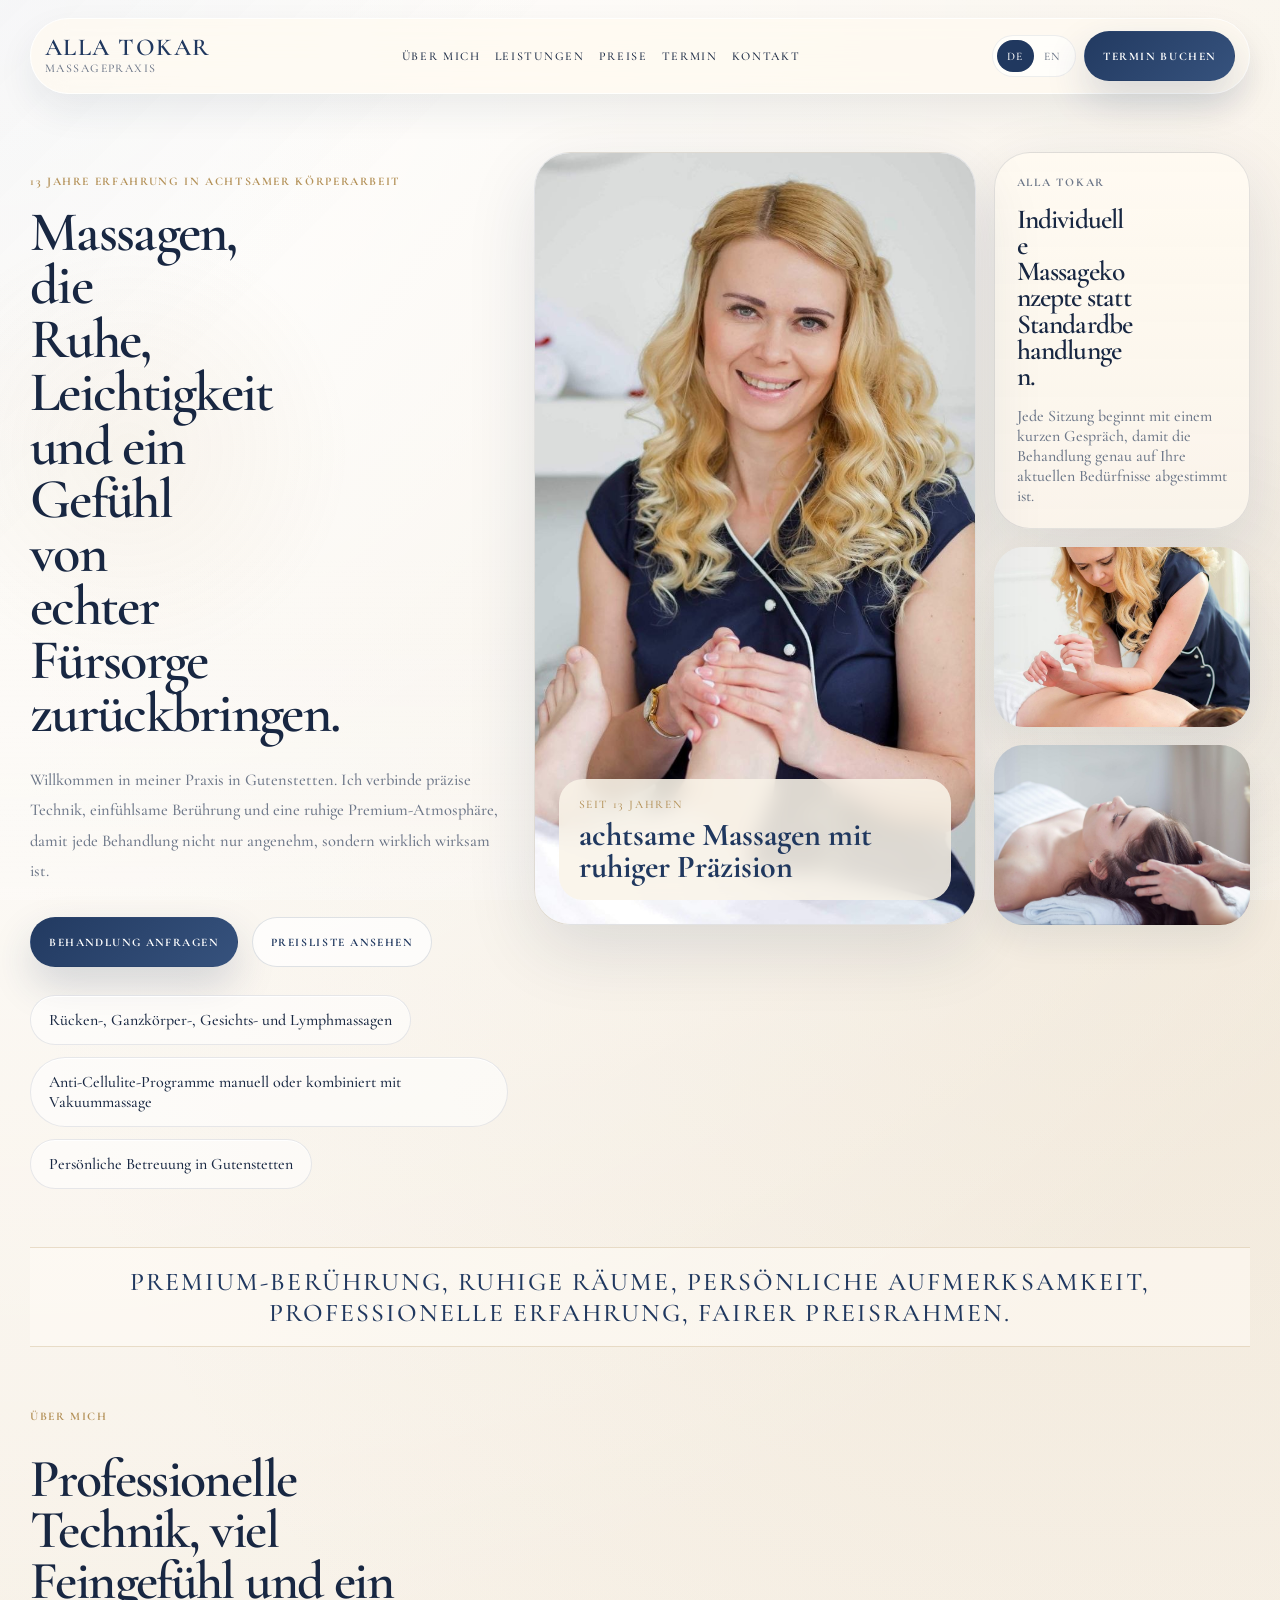
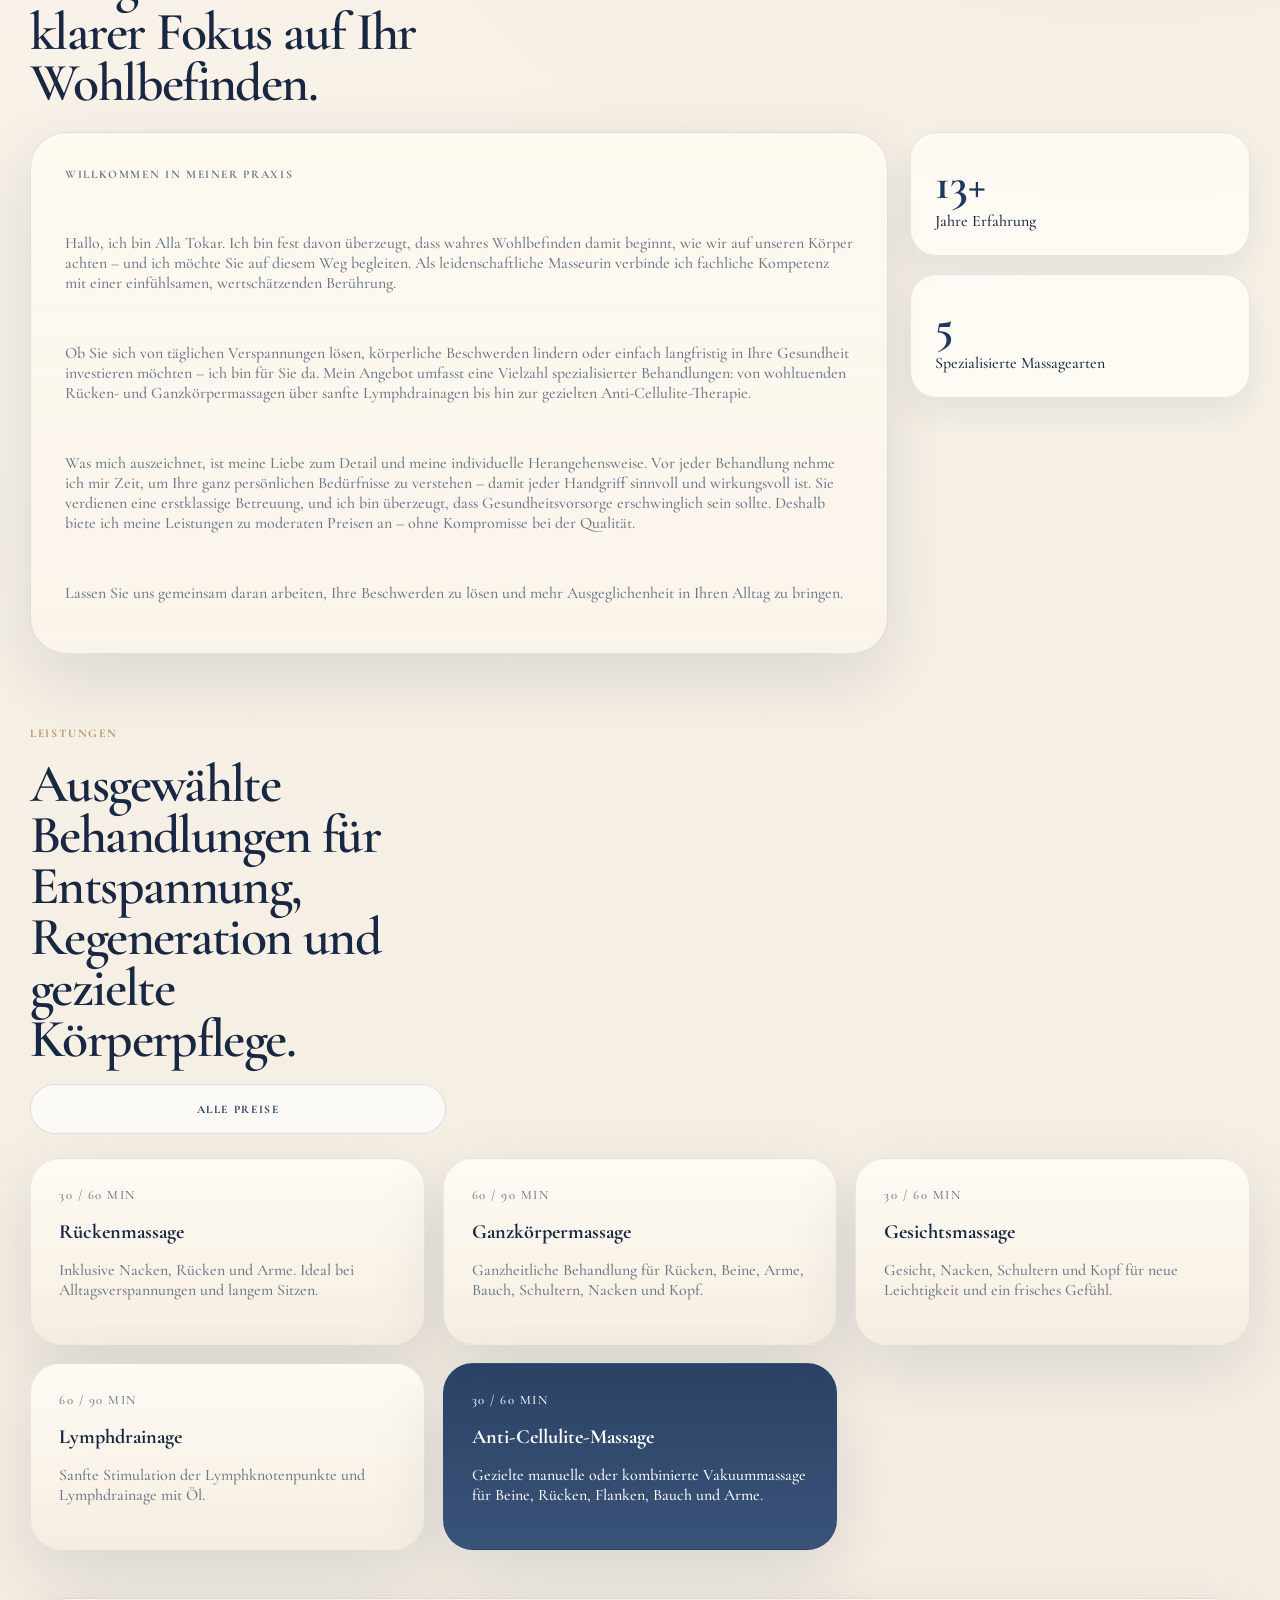
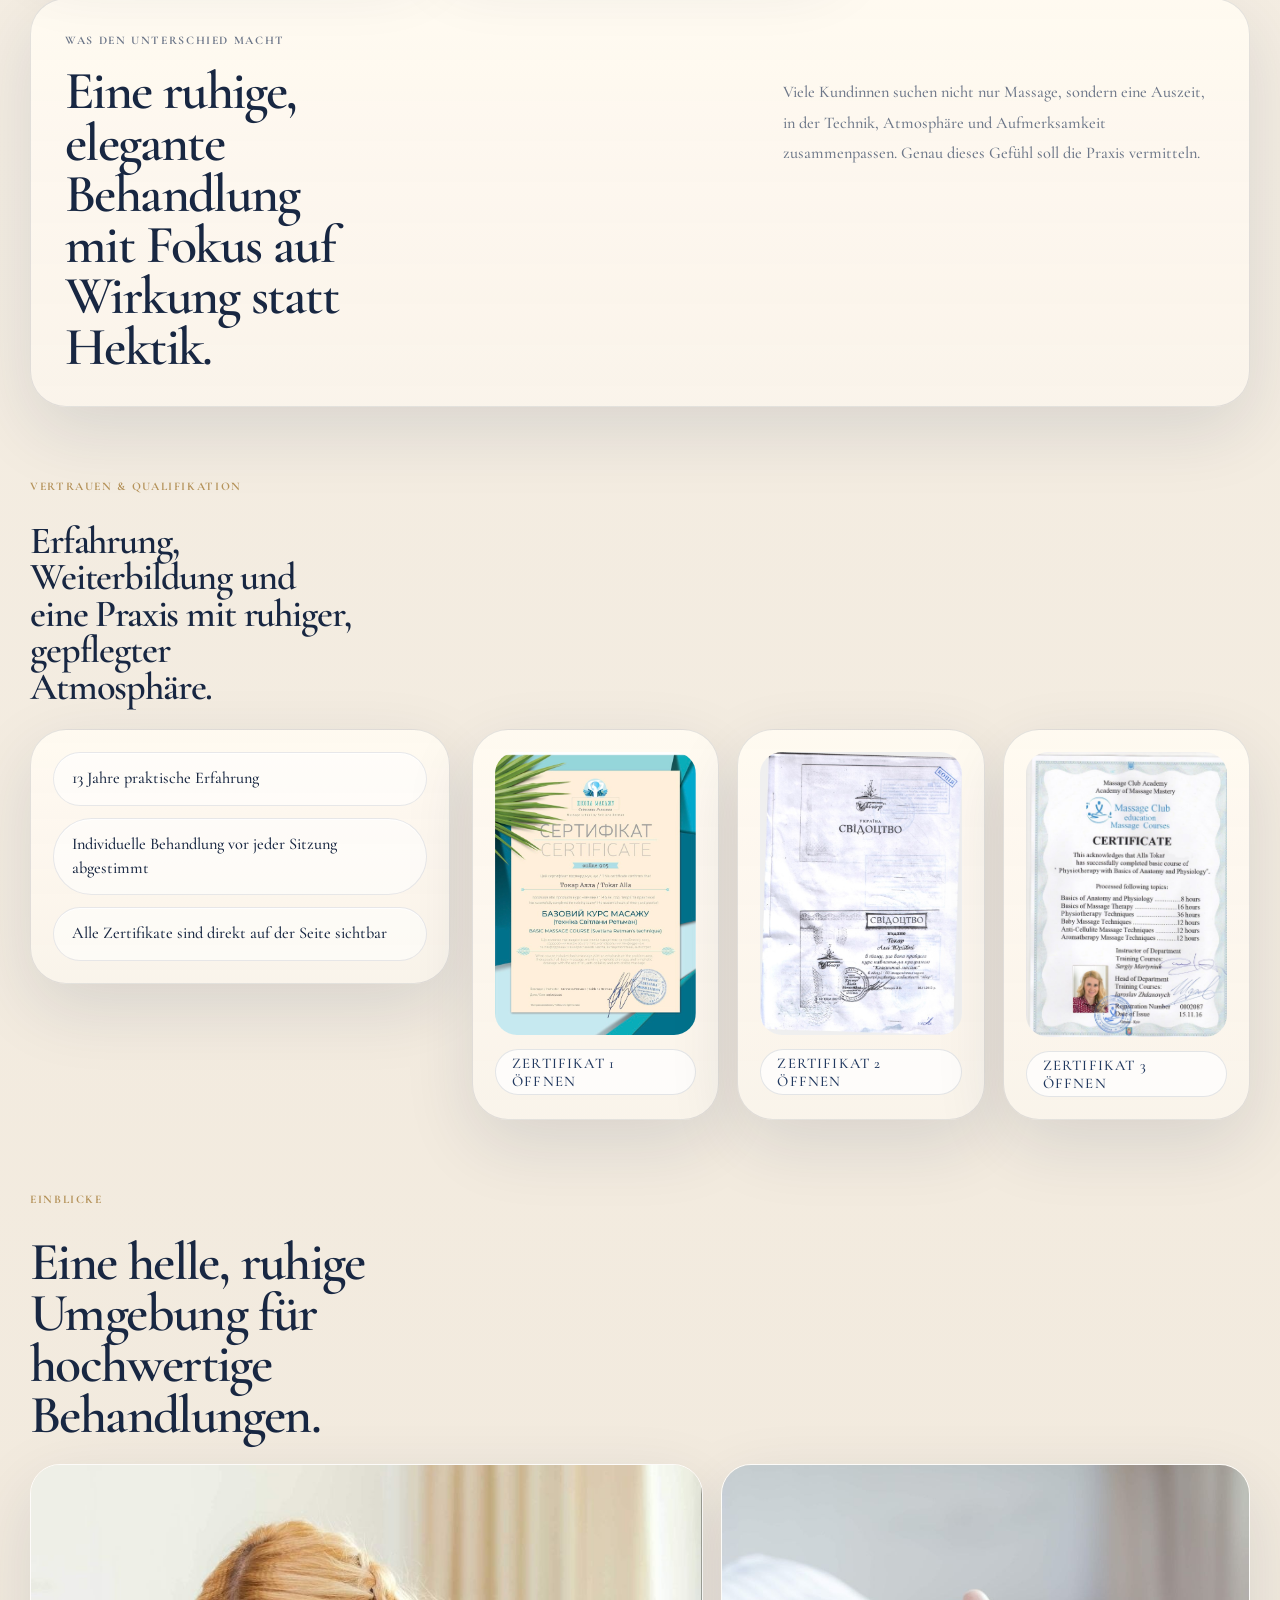
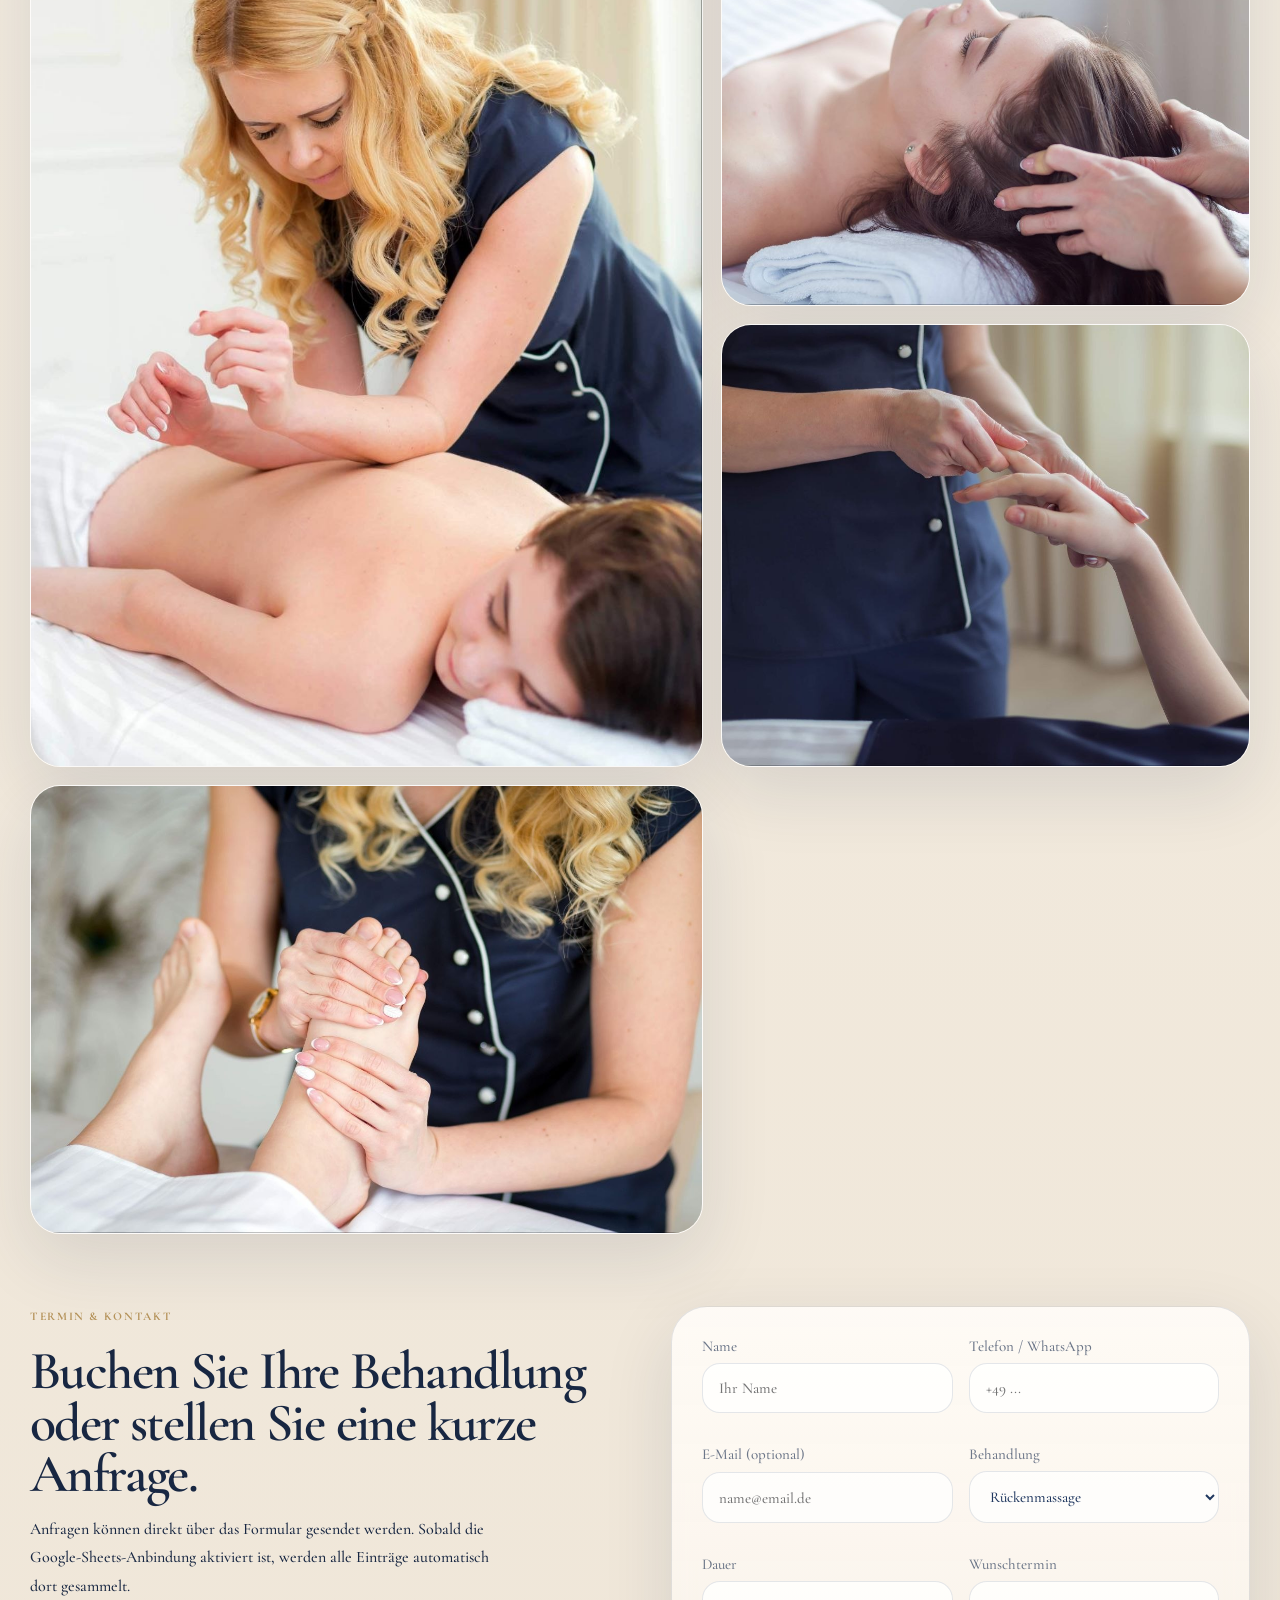
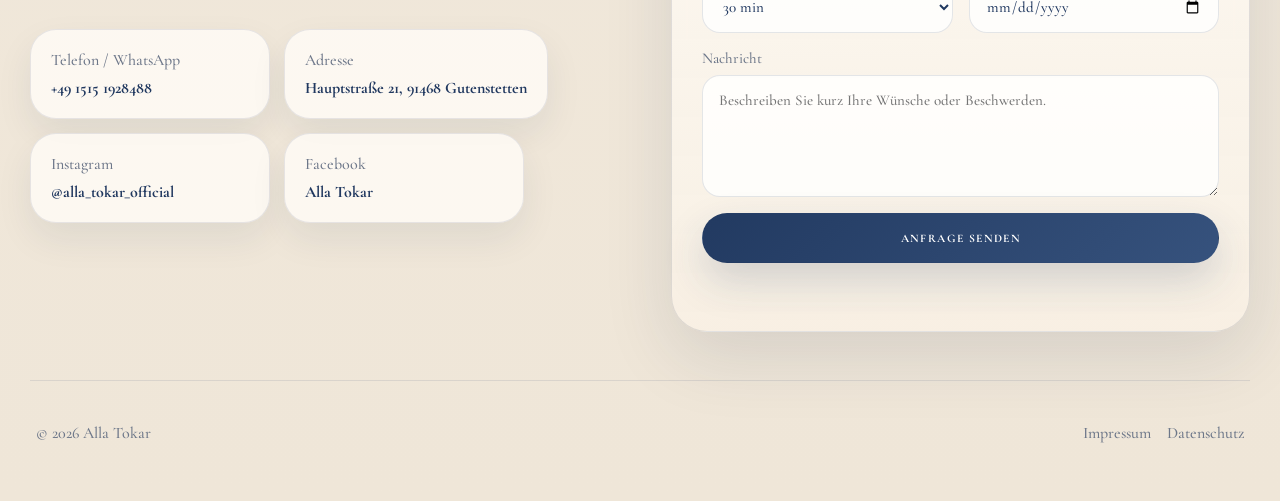
==== index.html @ 3fee587c "Add files via upload" ====
<!DOCTYPE html>
<html lang="de">
<head>
  <meta charset="UTF-8">
  <meta name="viewport" content="width=device-width, initial-scale=1.0">
  <title>Alla Tokar | Massagepraxis</title>
  <meta
    name="description"
    content="Premium-Massagepraxis von Alla Tokar in Gutenstetten. Rückenmassage, Ganzkörpermassage, Gesichtsmassage, Lymphdrainage und Anti-Cellulite-Behandlungen."
  >
  <link rel="preconnect" href="https://fonts.googleapis.com">
  <link rel="preconnect" href="https://fonts.gstatic.com" crossorigin>
  <link href="https://fonts.googleapis.com/css2?family=Cormorant+Garamond:wght@400;500;600;700&display=swap" rel="stylesheet">
  <link rel="stylesheet" href="styles.css">
</head>
<body class="home-page" data-page-title-de="Alla Tokar | Massagepraxis" data-page-title-en="Alla Tokar | Massage Practice">
  <div class="site-shell">
    <header class="topbar">
      <a class="brand" href="index.html">
        <span class="brand__text">
          <strong>Alla Tokar</strong>
          <small data-i18n data-de="Massagepraxis" data-en="Massage Practice">Massagepraxis</small>
        </span>
      </a>

      <button class="menu-toggle" type="button" aria-expanded="false" aria-label="Toggle menu">
        <span></span>
        <span></span>
      </button>

      <nav class="nav">
        <a href="#about" data-i18n data-de="Über mich" data-en="About">Über mich</a>
        <a href="#services" data-i18n data-de="Leistungen" data-en="Services">Leistungen</a>
        <a href="prices.html" data-page-link="prices.html" data-i18n data-de="Preise" data-en="Prices">Preise</a>
        <a href="#booking" data-i18n data-de="Termin" data-en="Book">Termin</a>
        <a href="#contact" data-i18n data-de="Kontakt" data-en="Contact">Kontakt</a>
      </nav>

      <div class="topbar__actions">
        <div class="lang-switch" aria-label="Language switcher">
          <button type="button" class="lang-switch__button is-active" data-lang="de">DE</button>
          <button type="button" class="lang-switch__button" data-lang="en">EN</button>
        </div>
        <a class="button button--primary" href="#booking" data-i18n data-de="Termin buchen" data-en="Book now">Termin buchen</a>
      </div>
    </header>

    <main>
      <section class="hero">
        <div class="hero__copy">
          <p class="eyebrow" data-i18n data-de="13 Jahre Erfahrung in achtsamer Körperarbeit" data-en="13 years of experience in attentive bodywork">13 Jahre Erfahrung in achtsamer Körperarbeit</p>
          <h1 data-i18n data-de="Massagen, die Ruhe, Leichtigkeit und ein Gefühl von echter Fürsorge zurückbringen." data-en="Massage treatments that bring back calm, ease, and a sense of genuine care.">
            Massagen, die Ruhe, Leichtigkeit und ein Gefühl von echter Fürsorge zurückbringen.
          </h1>
          <p class="lead" data-i18n data-de="Willkommen in meiner Praxis in Gutenstetten. Ich verbinde präzise Technik, einfühlsame Berührung und eine ruhige Premium-Atmosphäre, damit jede Behandlung nicht nur angenehm, sondern wirklich wirksam ist." data-en="Welcome to my practice in Gutenstetten. I combine precise technique, attentive touch, and a calm premium atmosphere so that every treatment feels not only soothing, but genuinely effective.">
            Willkommen in meiner Praxis in Gutenstetten. Ich verbinde präzise Technik, einfühlsame Berührung und eine ruhige Premium-Atmosphäre, damit jede Behandlung nicht nur angenehm, sondern wirklich wirksam ist.
          </p>

          <div class="hero__actions">
            <a class="button button--primary" href="#booking" data-i18n data-de="Behandlung anfragen" data-en="Request treatment">Behandlung anfragen</a>
            <a class="button button--ghost" href="prices.html" data-page-link="prices.html" data-i18n data-de="Preisliste ansehen" data-en="View pricing">Preisliste ansehen</a>
          </div>

          <ul class="hero__facts">
            <li data-i18n data-de="Rücken-, Ganzkörper-, Gesichts- und Lymphmassagen" data-en="Back, full-body, facial, and lymphatic massage treatments">Rücken-, Ganzkörper-, Gesichts- und Lymphmassagen</li>
            <li data-i18n data-de="Anti-Cellulite-Programme manuell oder kombiniert mit Vakuummassage" data-en="Anti-cellulite programs done manually or combined with vacuum massage">Anti-Cellulite-Programme manuell oder kombiniert mit Vakuummassage</li>
            <li data-i18n data-de="Persönliche Betreuung in Gutenstetten" data-en="Personal care in Gutenstetten">Persönliche Betreuung in Gutenstetten</li>
          </ul>
        </div>

        <div class="hero__visual">
          <article class="hero-portrait card card--editorial">
            <img src="assets/1.jpeg" alt="Alla Tokar in der Praxis">
            <div class="hero-portrait__badge">
              <span data-i18n data-de="Seit 13 Jahren" data-en="For 13 years">Seit 13 Jahren</span>
              <strong data-i18n data-de="achtsame Massagen mit ruhiger Präzision" data-en="attentive massage care with calm precision">achtsame Massagen mit ruhiger Präzision</strong>
            </div>
          </article>

          <div class="hero-aside">
            <article class="hero__note card card--paper">
              <p class="mini-title">Alla Tokar</p>
              <h2 data-i18n data-de="Individuelle Massagekonzepte statt Standardbehandlungen." data-en="Individual massage care instead of standard treatments.">Individuelle Massagekonzepte statt Standardbehandlungen.</h2>
              <p data-i18n data-de="Jede Sitzung beginnt mit einem kurzen Gespräch, damit die Behandlung genau auf Ihre aktuellen Bedürfnisse abgestimmt ist." data-en="Every session begins with a short conversation so the treatment is aligned with your current needs.">
                Jede Sitzung beginnt mit einem kurzen Gespräch, damit die Behandlung genau auf Ihre aktuellen Bedürfnisse abgestimmt ist.
              </p>
            </article>

            <div class="hero-secondary">
              <img src="assets/12.jpeg" alt="Massage treatment in the studio">
              <img src="assets/10.jpeg" alt="Relaxing head massage">
            </div>
          </div>
        </div>
      </section>

      <section class="intro-band">
        <p data-i18n data-de="Premium-Berührung, ruhige Räume, persönliche Aufmerksamkeit, professionelle Erfahrung, fairer Preisrahmen." data-en="Premium touch, calm rooms, personal attention, professional experience, and a fair pricing approach.">
          Premium-Berührung, ruhige Räume, persönliche Aufmerksamkeit, professionelle Erfahrung, fairer Preisrahmen.
        </p>
      </section>

      <section class="section section--split" id="about">
        <div class="section__heading">
          <p class="eyebrow" data-i18n data-de="Über mich" data-en="About me">Über mich</p>
          <h2 data-i18n data-de="Professionelle Technik, viel Feingefühl und ein klarer Fokus auf Ihr Wohlbefinden." data-en="Professional technique, refined attention, and a clear focus on your well-being.">
            Professionelle Technik, viel Feingefühl und ein klarer Fokus auf Ihr Wohlbefinden.
          </h2>
        </div>

        <div class="about">
          <article class="card card--paper about-story">
            <p class="mini-title" data-i18n data-de="Willkommen in meiner Praxis" data-en="Welcome to my practice">Willkommen in meiner Praxis</p>
            <p data-i18n data-de="Hallo, ich bin Alla Tokar. Ich bin fest davon überzeugt, dass wahres Wohlbefinden damit beginnt, wie wir auf unseren Körper achten – und ich möchte Sie auf diesem Weg begleiten. Als leidenschaftliche Masseurin verbinde ich fachliche Kompetenz mit einer einfühlsamen, wertschätzenden Berührung." data-en="Hello, I’m Alla Tokar. I believe that true wellness begins with how we care for our bodies, and I am here to guide you on that journey. As a dedicated massage therapist, my mission is to blend professional technique with a warm, attentive touch.">
              Hallo, ich bin Alla Tokar. Ich bin fest davon überzeugt, dass wahres Wohlbefinden damit beginnt, wie wir auf unseren Körper achten – und ich möchte Sie auf diesem Weg begleiten. Als leidenschaftliche Masseurin verbinde ich fachliche Kompetenz mit einer einfühlsamen, wertschätzenden Berührung.
            </p>
            <p data-i18n data-de="Ob Sie sich von täglichen Verspannungen lösen, körperliche Beschwerden lindern oder einfach langfristig in Ihre Gesundheit investieren möchten – ich bin für Sie da. Mein Angebot umfasst eine Vielzahl spezialisierter Behandlungen: von wohltuenden Rücken- und Ganzkörpermassagen über sanfte Lymphdrainagen bis hin zur gezielten Anti-Cellulite-Therapie." data-en="Whether you are seeking relief from daily tension, recovering from physical strain, or simply looking to invest in your long-term well-being, I am here to support you. I offer a variety of specialized services—from revitalizing back and full-body treatments to targeted lymphatic drainage and anti-cellulite therapy.">
              Ob Sie sich von täglichen Verspannungen lösen, körperliche Beschwerden lindern oder einfach langfristig in Ihre Gesundheit investieren möchten – ich bin für Sie da. Mein Angebot umfasst eine Vielzahl spezialisierter Behandlungen: von wohltuenden Rücken- und Ganzkörpermassagen über sanfte Lymphdrainagen bis hin zur gezielten Anti-Cellulite-Therapie.
            </p>
            <p data-i18n data-de="Was mich auszeichnet, ist meine Liebe zum Detail und meine individuelle Herangehensweise. Vor jeder Behandlung nehme ich mir Zeit, um Ihre ganz persönlichen Bedürfnisse zu verstehen – damit jeder Handgriff sinnvoll und wirkungsvoll ist. Sie verdienen eine erstklassige Betreuung, und ich bin überzeugt, dass Gesundheitsvorsorge erschwinglich sein sollte. Deshalb biete ich meine Leistungen zu moderaten Preisen an – ohne Kompromisse bei der Qualität." data-en="I pride myself on attention to detail and personalized care. Before every session, I take the time to understand your specific concerns so that every stroke is purposeful. You deserve a premium experience, and I believe that prioritizing your health should be accessible. That is why I am committed to offering my services at moderate prices without compromising on quality.">
              Was mich auszeichnet, ist meine Liebe zum Detail und meine individuelle Herangehensweise. Vor jeder Behandlung nehme ich mir Zeit, um Ihre ganz persönlichen Bedürfnisse zu verstehen – damit jeder Handgriff sinnvoll und wirkungsvoll ist. Sie verdienen eine erstklassige Betreuung, und ich bin überzeugt, dass Gesundheitsvorsorge erschwinglich sein sollte. Deshalb biete ich meine Leistungen zu moderaten Preisen an – ohne Kompromisse bei der Qualität.
            </p>
            <p data-i18n data-de="Lassen Sie uns gemeinsam daran arbeiten, Ihre Beschwerden zu lösen und mehr Ausgeglichenheit in Ihren Alltag zu bringen." data-en="Let’s work together to solve your physical problems and bring a sense of balance back into your life.">
              Lassen Sie uns gemeinsam daran arbeiten, Ihre Beschwerden zu lösen und mehr Ausgeglichenheit in Ihren Alltag zu bringen.
            </p>
          </article>

          <div class="stats">
            <article class="stat">
              <strong>13+</strong>
              <span data-i18n data-de="Jahre Erfahrung" data-en="Years of experience">Jahre Erfahrung</span>
            </article>
            <article class="stat">
              <strong>5</strong>
              <span data-i18n data-de="Spezialisierte Massagearten" data-en="Specialized treatment types">Spezialisierte Massagearten</span>
            </article>
          </div>
        </div>
      </section>

      <section class="section" id="services">
        <div class="section__heading section__heading--row">
          <div>
            <p class="eyebrow" data-i18n data-de="Leistungen" data-en="Services">Leistungen</p>
            <h2 data-i18n data-de="Ausgewählte Behandlungen für Entspannung, Regeneration und gezielte Körperpflege." data-en="Selected treatments for relaxation, recovery, and targeted body care.">
              Ausgewählte Behandlungen für Entspannung, Regeneration und gezielte Körperpflege.
            </h2>
          </div>
          <a class="button button--ghost" href="prices.html" data-page-link="prices.html" data-i18n data-de="Alle Preise" data-en="All pricing">Alle Preise</a>
        </div>

        <div class="service-grid">
          <article class="service-card card card--lift">
            <p class="service-card__time">30 / 60 min</p>
            <h3 data-i18n data-de="Rückenmassage" data-en="Back massage">Rückenmassage</h3>
            <p data-i18n data-de="Inklusive Nacken, Rücken und Arme. Ideal bei Alltagsverspannungen und langem Sitzen." data-en="Includes neck, back, and arms. Ideal for daily tension and long hours of sitting.">
              Inklusive Nacken, Rücken und Arme. Ideal bei Alltagsverspannungen und langem Sitzen.
            </p>
          </article>

          <article class="service-card card card--lift">
            <p class="service-card__time">60 / 90 min</p>
            <h3 data-i18n data-de="Ganzkörpermassage" data-en="Full body massage">Ganzkörpermassage</h3>
            <p data-i18n data-de="Ganzheitliche Behandlung für Rücken, Beine, Arme, Bauch, Schultern, Nacken und Kopf." data-en="A complete treatment for the back, legs, arms, abdomen, shoulders, neck, and head.">
              Ganzheitliche Behandlung für Rücken, Beine, Arme, Bauch, Schultern, Nacken und Kopf.
            </p>
          </article>

          <article class="service-card card card--lift">
            <p class="service-card__time">30 / 60 min</p>
            <h3 data-i18n data-de="Gesichtsmassage" data-en="Facial massage">Gesichtsmassage</h3>
            <p data-i18n data-de="Gesicht, Nacken, Schultern und Kopf für neue Leichtigkeit und ein frisches Gefühl." data-en="Face, neck, shoulders, and head for renewed lightness and a refreshed feeling.">
              Gesicht, Nacken, Schultern und Kopf für neue Leichtigkeit und ein frisches Gefühl.
            </p>
          </article>

          <article class="service-card card card--lift">
            <p class="service-card__time">60 / 90 min</p>
            <h3 data-i18n data-de="Lymphdrainage" data-en="Lymphatic drainage">Lymphdrainage</h3>
            <p data-i18n data-de="Sanfte Stimulation der Lymphknotenpunkte und Lymphdrainage mit Öl." data-en="Gentle stimulation of lymph node points and lymphatic drainage performed with oil.">
              Sanfte Stimulation der Lymphknotenpunkte und Lymphdrainage mit Öl.
            </p>
          </article>

          <article class="service-card card card--lift service-card--feature">
            <p class="service-card__time">30 / 60 min</p>
            <h3 data-i18n data-de="Anti-Cellulite-Massage" data-en="Anti-cellulite massage">Anti-Cellulite-Massage</h3>
            <p data-i18n data-de="Gezielte manuelle oder kombinierte Vakuummassage für Beine, Rücken, Flanken, Bauch und Arme." data-en="Targeted manual or combined vacuum treatment for legs, back, flanks, abdomen, and arms.">
              Gezielte manuelle oder kombinierte Vakuummassage für Beine, Rücken, Flanken, Bauch und Arme.
            </p>
          </article>
        </div>
      </section>

      <section class="section signature-section">
        <div class="signature-panel card card--paper">
          <p class="eyebrow" data-i18n data-de="Was den Unterschied macht" data-en="What makes the difference">Was den Unterschied macht</p>
          <div class="signature-panel__grid">
            <h2 data-i18n data-de="Eine ruhige, elegante Behandlung mit Fokus auf Wirkung statt Hektik." data-en="A calm, elegant treatment experience focused on results rather than rush.">
              Eine ruhige, elegante Behandlung mit Fokus auf Wirkung statt Hektik.
            </h2>
            <p data-i18n data-de="Viele Kundinnen suchen nicht nur Massage, sondern eine Auszeit, in der Technik, Atmosphäre und Aufmerksamkeit zusammenpassen. Genau dieses Gefühl soll die Praxis vermitteln." data-en="Many clients are not only looking for massage, but for a pause where technique, atmosphere, and attention truly belong together. That is the feeling this practice is built to offer.">
              Viele Kundinnen suchen nicht nur Massage, sondern eine Auszeit, in der Technik, Atmosphäre und Aufmerksamkeit zusammenpassen. Genau dieses Gefühl soll die Praxis vermitteln.
            </p>
          </div>
        </div>
      </section>

      <section class="section experience">
        <div class="section__heading">
          <p class="eyebrow" data-i18n data-de="Vertrauen & Qualifikation" data-en="Trust & qualification">Vertrauen & Qualifikation</p>
          <h2 data-i18n data-de="Erfahrung, Weiterbildung und eine Praxis mit ruhiger, gepflegter Atmosphäre." data-en="Experience, training, and a practice with a calm, polished atmosphere.">
            Erfahrung, Weiterbildung und eine Praxis mit ruhiger, gepflegter Atmosphäre.
          </h2>
        </div>

        <div class="experience__grid">
          <article class="card card--paper experience-copy">
            <ul class="check-list">
              <li data-i18n data-de="13 Jahre praktische Erfahrung" data-en="13 years of hands-on experience">13 Jahre praktische Erfahrung</li>
              <li data-i18n data-de="Individuelle Behandlung vor jeder Sitzung abgestimmt" data-en="Every treatment is tailored individually before the session">Individuelle Behandlung vor jeder Sitzung abgestimmt</li>
              <li data-i18n data-de="Alle Zertifikate sind direkt auf der Seite sichtbar" data-en="All certificates are visible directly on the page">Alle Zertifikate sind direkt auf der Seite sichtbar</li>
            </ul>
          </article>

          <div class="certificate-gallery">
            <a class="card card--paper certificate-card" href="assets/Certic 1 .pdf" target="_blank" rel="noreferrer">
              <img class="certificate-preview" src="assets/certic1.jpg" alt="Zertifikat 1 von Alla Tokar">
              <span class="certificate-card__label" data-i18n data-de="Zertifikat 1 öffnen" data-en="Open certificate 1">Zertifikat 1 öffnen</span>
            </a>
            <a class="card card--paper certificate-card" href="assets/Certic 2 .pdf" target="_blank" rel="noreferrer">
              <img class="certificate-preview" src="assets/certic2.jpg" alt="Zertifikat 2 von Alla Tokar">
              <span class="certificate-card__label" data-i18n data-de="Zertifikat 2 öffnen" data-en="Open certificate 2">Zertifikat 2 öffnen</span>
            </a>
            <a class="card card--paper certificate-card" href="assets/Certic 3 .jpeg" target="_blank" rel="noreferrer">
              <img class="certificate-preview" src="assets/Certic 3 .jpeg" alt="Zertifikat 3 von Alla Tokar">
              <span class="certificate-card__label" data-i18n data-de="Zertifikat 3 öffnen" data-en="Open certificate 3">Zertifikat 3 öffnen</span>
            </a>
          </div>
        </div>
      </section>

      <section class="section gallery">
        <div class="section__heading">
          <p class="eyebrow" data-i18n data-de="Einblicke" data-en="Inside the practice">Einblicke</p>
          <h2 data-i18n data-de="Eine helle, ruhige Umgebung für hochwertige Behandlungen." data-en="A bright, calm setting for high-quality treatments.">
            Eine helle, ruhige Umgebung für hochwertige Behandlungen.
          </h2>
        </div>

        <div class="gallery-grid">
          <img src="assets/12.jpeg" alt="Massage in der Praxis">
          <img src="assets/10.jpeg" alt="Kopfmassage">
          <img src="assets/2.jpeg" alt="Handmassage">
          <img src="assets/3.jpeg" alt="Fußmassage">
        </div>
      </section>

      <section class="section contact-booking" id="booking">
        <div class="contact-booking__copy">
          <p class="eyebrow" data-i18n data-de="Termin & Kontakt" data-en="Booking & contact">Termin & Kontakt</p>
          <h2 data-i18n data-de="Buchen Sie Ihre Behandlung oder stellen Sie eine kurze Anfrage." data-en="Book your treatment or send a short enquiry.">
            Buchen Sie Ihre Behandlung oder stellen Sie eine kurze Anfrage.
          </h2>
          <p data-i18n data-de="Anfragen können direkt über das Formular gesendet werden. Sobald die Google-Sheets-Anbindung aktiviert ist, werden alle Einträge automatisch dort gesammelt." data-en="Requests can be sent directly through the form. Once the Google Sheets connection is activated, all bookings will be collected there automatically.">
            Anfragen können direkt über das Formular gesendet werden. Sobald die Google-Sheets-Anbindung aktiviert ist, werden alle Einträge automatisch dort gesammelt.
          </p>

          <div class="contact-cards" id="contact">
            <a class="contact-card" href="tel:+4915151928488">
              <span data-i18n data-de="Telefon / WhatsApp" data-en="Phone / WhatsApp">Telefon / WhatsApp</span>
              <strong>+49 1515 1928488</strong>
            </a>
            <a class="contact-card" href="https://maps.google.com/?q=Hauptstra%C3%9Fe+21+91468+Gutenstetten" target="_blank" rel="noreferrer">
              <span data-i18n data-de="Adresse" data-en="Address">Adresse</span>
              <strong>Hauptstraße 21, 91468 Gutenstetten</strong>
            </a>
            <a class="contact-card" href="https://www.instagram.com/alla_tokar_official/" target="_blank" rel="noreferrer">
              <span data-i18n data-de="Instagram" data-en="Instagram">Instagram</span>
              <strong>@alla_tokar_official</strong>
            </a>
            <a class="contact-card" href="https://www.facebook.com/search/top?q=Alla%20Tokar" target="_blank" rel="noreferrer">
              <span data-i18n data-de="Facebook" data-en="Facebook">Facebook</span>
              <strong>Alla Tokar</strong>
            </a>
          </div>
        </div>

        <form class="booking-form card card--glass" id="bookingForm">
          <div class="booking-form__grid">
            <label>
              <span data-i18n data-de="Name" data-en="Name">Name</span>
              <input type="text" name="name" required data-i18n-placeholder data-de="Ihr Name" data-en="Your name" placeholder="Ihr Name">
            </label>

            <label>
              <span data-i18n data-de="Telefon / WhatsApp" data-en="Phone / WhatsApp">Telefon / WhatsApp</span>
              <input type="tel" name="phone" required data-i18n-placeholder data-de="+49 ..." data-en="+49 ..." placeholder="+49 ...">
            </label>

            <label>
              <span data-i18n data-de="E-Mail (optional)" data-en="Email (optional)">E-Mail (optional)</span>
              <input type="email" name="email" data-i18n-placeholder data-de="name@email.de" data-en="name@email.com" placeholder="name@email.de">
            </label>

            <label>
              <span data-i18n data-de="Behandlung" data-en="Treatment">Behandlung</span>
              <select name="service" id="serviceSelect" required></select>
            </label>

            <label>
              <span data-i18n data-de="Dauer" data-en="Duration">Dauer</span>
              <select name="duration" required>
                <option value="30">30 min</option>
                <option value="60">60 min</option>
                <option value="90">90 min</option>
              </select>
            </label>

            <label>
              <span data-i18n data-de="Wunschtermin" data-en="Preferred date">Wunschtermin</span>
              <input type="date" name="date">
            </label>
          </div>

          <label>
            <span data-i18n data-de="Nachricht" data-en="Message">Nachricht</span>
            <textarea name="message" rows="5" data-i18n-placeholder data-de="Beschreiben Sie kurz Ihre Wünsche oder Beschwerden." data-en="Briefly describe your wishes or concerns." placeholder="Beschreiben Sie kurz Ihre Wünsche oder Beschwerden."></textarea>
          </label>

          <button class="button button--primary button--wide" type="submit" data-submit-de="Anfrage senden" data-submit-en="Send request">Anfrage senden</button>
          <p class="form-status" id="formStatus" aria-live="polite"></p>
        </form>
      </section>
    </main>

    <footer class="footer">
      <p>© <span id="year"></span> Alla Tokar</p>
      <div class="footer__links">
        <a href="impressum.html" data-page-link="impressum.html">Impressum</a>
        <a href="datenschutz.html" data-page-link="datenschutz.html">Datenschutz</a>
      </div>
    </footer>
  </div>

  <script src="config.js"></script>
  <script src="script.js"></script>
</body>
</html>
---- styles.css ----
:root {
  --bg: #f5efe4;
  --bg-alt: #efe5d5;
  --surface: rgba(255, 252, 246, 0.88);
  --surface-strong: #fffaf1;
  --surface-deep: #f0e4d3;
  --line: rgba(28, 45, 74, 0.12);
  --line-strong: rgba(28, 45, 74, 0.24);
  --text: #182742;
  --muted: #6d7789;
  --navy: #20385f;
  --navy-soft: #2e4a74;
  --gold: #b5935b;
  --gold-soft: #e6d3ae;
  --shadow: 0 24px 70px rgba(28, 45, 74, 0.12);
  --shadow-soft: 0 16px 36px rgba(28, 45, 74, 0.08);
  --radius-xl: 36px;
  --radius-lg: 28px;
  --radius-md: 20px;
}

* {
  box-sizing: border-box;
}

html {
  scroll-behavior: smooth;
}

body {
  margin: 0;
  min-height: 100vh;
  overflow-x: hidden;
  color: var(--text);
  font-family: "Cormorant Garamond", serif;
  font-weight: 500;
  background:
    radial-gradient(circle at top left, rgba(255, 255, 255, 0.95), transparent 24%),
    radial-gradient(circle at 88% 12%, rgba(181, 147, 91, 0.12), transparent 18%),
    linear-gradient(180deg, #fbf6ee 0%, #f4ede2 48%, #efe6d8 100%);
}

body::before,
body::after {
  content: "";
  position: fixed;
  inset: 0;
  pointer-events: none;
}

body::before {
  background:
    linear-gradient(135deg, rgba(32, 56, 95, 0.04), transparent 26%),
    linear-gradient(0deg, rgba(255, 255, 255, 0.26), transparent 38%);
}

body::after {
  background:
    radial-gradient(circle at 10% 50%, rgba(181, 147, 91, 0.08), transparent 18%),
    radial-gradient(circle at 92% 76%, rgba(32, 56, 95, 0.05), transparent 20%);
}

a {
  color: inherit;
  text-decoration: none;
}

img {
  display: block;
  max-width: 100%;
}

button,
input,
select,
textarea {
  font: inherit;
}

.site-shell {
  position: relative;
  z-index: 1;
  width: min(1220px, calc(100% - 40px));
  margin: 0 auto;
  padding: 18px 0 42px;
}

.site-shell--inner {
  width: min(1120px, calc(100% - 40px));
}

.topbar {
  position: sticky;
  top: 18px;
  z-index: 20;
  display: grid;
  grid-template-columns: auto minmax(0, 1fr) auto;
  align-items: center;
  gap: 18px;
  padding: 14px 18px;
  border: 1px solid rgba(255, 255, 255, 0.82);
  border-radius: 999px;
  background: rgba(255, 250, 241, 0.75);
  backdrop-filter: blur(16px);
  box-shadow: var(--shadow-soft);
}

.brand {
  display: inline-flex;
  align-items: center;
  gap: 0;
  min-width: 0;
}

.brand__text {
  display: grid;
  gap: 2px;
  min-width: 0;
}

.brand__text strong,
.nav a,
.button,
.lang-switch__button,
.eyebrow,
.mini-title {
  letter-spacing: 0.14em;
  text-transform: uppercase;
}

.brand__text strong {
  font-family: "Cormorant Garamond", serif;
  font-size: clamp(1.4rem, 1.9vw, 2rem);
  font-weight: 600;
  letter-spacing: 0.06em;
  text-transform: uppercase;
  color: var(--navy);
  line-height: 0.9;
}

.brand__text small,
.lead,
.service-card p,
.card p,
.footer,
.contact-card span,
.detail-card p,
.booking-form label,
.legal-content p {
  color: var(--muted);
}

p,
li,
span,
label,
input,
select,
textarea,
a,
button {
  font-family: inherit;
}

.brand__text small {
  font-size: 0.74rem;
  letter-spacing: 0.12em;
  text-transform: uppercase;
}

.nav {
  display: flex;
  justify-content: center;
  flex-wrap: wrap;
  gap: 18px;
  min-width: 0;
}

.nav a {
  position: relative;
  font-size: 0.75rem;
}

.nav a::after {
  content: "";
  position: absolute;
  left: 0;
  right: 0;
  bottom: -8px;
  height: 1px;
  background: var(--gold);
  transform: scaleX(0);
  transform-origin: left;
  transition: transform 180ms ease;
}

.nav a:hover::after {
  transform: scaleX(1);
}

.topbar__actions {
  display: inline-flex;
  align-items: center;
  gap: 12px;
  min-width: 0;
}

.lang-switch {
  display: inline-flex;
  padding: 4px;
  border: 1px solid rgba(32, 56, 95, 0.08);
  border-radius: 999px;
  background: rgba(255, 255, 255, 0.6);
}

.lang-switch__button {
  border: 0;
  border-radius: 999px;
  padding: 10px 12px;
  background: transparent;
  color: var(--muted);
  cursor: pointer;
  font-size: 0.72rem;
}

.lang-switch__button.is-active {
  background: var(--navy);
  color: #fff;
}

.menu-toggle {
  display: none;
  position: relative;
  justify-self: end;
  width: 52px;
  height: 52px;
  border: 1px solid var(--line);
  border-radius: 16px;
  background: rgba(255, 255, 255, 0.76);
  cursor: pointer;
}

.menu-toggle span {
  position: absolute;
  left: 50%;
  width: 18px;
  height: 2px;
  margin-left: -9px;
  border-radius: 99px;
  background: var(--navy);
  transition: transform 180ms ease, opacity 180ms ease;
}

.menu-toggle span:first-child {
  transform: translateY(-5px);
}

.menu-toggle span:last-child {
  transform: translateY(5px);
}

.topbar.is-open .menu-toggle span:first-child {
  transform: rotate(45deg);
}

.topbar.is-open .menu-toggle span:last-child {
  transform: rotate(-45deg);
}

.button {
  display: inline-flex;
  align-items: center;
  justify-content: center;
  min-height: 54px;
  padding: 0 24px;
  border-radius: 999px;
  border: 1px solid transparent;
  font-size: 0.76rem;
  font-weight: 700;
  white-space: nowrap;
}

.button--primary {
  color: #fff;
  background: linear-gradient(135deg, #223a61 0%, #36527d 100%);
  box-shadow: 0 18px 40px rgba(32, 56, 95, 0.18);
}

.button--ghost {
  color: var(--navy);
  border-color: rgba(32, 56, 95, 0.14);
  background: rgba(255, 255, 255, 0.7);
}

.button--wide {
  width: 100%;
}

.hero,
.section,
.intro-band {
  margin-top: 28px;
}

.hero {
  display: grid;
  grid-template-columns: minmax(0, 0.84fr) minmax(0, 1.16fr);
  gap: 26px;
  align-items: start;
  padding: 30px 0 8px;
}

.hero--compact {
  grid-template-columns: minmax(0, 1fr);
}

.hero--prices {
  grid-template-columns: minmax(0, 1.04fr) minmax(320px, 0.9fr);
  align-items: start;
}

.hero__copy {
  padding: 22px 0;
  min-width: 0;
}

.hero__copy h1,
.section__heading h2,
.hero__note h2,
.contact-booking__copy h2,
.cta-strip h2,
.legal-page h1,
.signature-panel__grid h2 {
  margin: 0;
  font-family: "Cormorant Garamond", serif;
  font-size: clamp(2.9rem, 6vw, 5.5rem);
  line-height: 0.95;
  letter-spacing: -0.03em;
  font-weight: 600;
}

.hero__copy h1 {
  max-width: 8ch;
  font-size: clamp(2.6rem, 5vw, 4.9rem);
}

.section__heading h2,
.hero__note h2,
.contact-booking__copy h2,
.cta-strip h2,
.legal-page h1,
.signature-panel__grid h2 {
  font-size: clamp(2.2rem, 4.2vw, 4rem);
}

.hero__note h2 {
  font-size: clamp(1.95rem, 3vw, 3.25rem);
  max-width: 10ch;
  overflow-wrap: anywhere;
  word-break: normal;
}

.prices-page .hero__copy h1 {
  max-width: 13ch;
  font-size: clamp(2.2rem, 3.55vw, 4rem);
  line-height: 1.02;
}

.eyebrow,
.mini-title {
  margin: 0 0 18px;
  color: var(--gold);
  font-size: 0.73rem;
  font-weight: 700;
}

.lead {
  max-width: 63ch;
  margin: 24px 0 0;
  font-size: 1.03rem;
  line-height: 1.85;
}

.hero__actions,
.hero__facts,
.section__heading--row,
.contact-cards,
.program-card__prices,
.footer,
.intro-band,
.signature-panel__grid {
  display: flex;
}

.hero__actions {
  gap: 14px;
  margin-top: 30px;
  flex-wrap: wrap;
}

.hero__facts {
  gap: 12px;
  flex-wrap: wrap;
  padding: 0;
  margin: 28px 0 0;
  list-style: none;
}

.hero__facts li,
.check-list li {
  padding: 14px 18px;
  border: 1px solid rgba(32, 56, 95, 0.1);
  border-radius: 999px;
  background: rgba(255, 255, 255, 0.54);
  box-shadow: inset 0 1px 0 rgba(255, 255, 255, 0.9);
}

.hero__visual {
  display: grid;
  grid-template-columns: minmax(0, 1fr) minmax(220px, 0.68fr);
  gap: 18px;
  min-width: 0;
}

.card {
  border: 1px solid var(--line);
  border-radius: var(--radius-xl);
  box-shadow: var(--shadow);
}

.card--paper {
  background: linear-gradient(180deg, rgba(255, 250, 241, 0.96), rgba(250, 244, 235, 0.92));
}

.card--editorial {
  background: linear-gradient(180deg, rgba(255, 255, 255, 0.7), rgba(249, 241, 226, 0.88));
}

.card--glass {
  background: linear-gradient(180deg, rgba(255, 252, 248, 0.9), rgba(249, 241, 229, 0.84));
  backdrop-filter: blur(10px);
}

.card--soft,
.card--lift,
.detail-card,
.price-card {
  background: linear-gradient(180deg, rgba(255, 252, 246, 0.9), rgba(246, 237, 224, 0.92));
}

.hero-portrait {
  position: relative;
  overflow: hidden;
  min-height: 640px;
}

.hero-portrait img {
  width: 100%;
  height: 100%;
  min-height: 640px;
  object-fit: cover;
}

.hero-portrait__badge {
  position: absolute;
  left: 24px;
  right: 24px;
  bottom: 24px;
  padding: 18px 20px;
  border-radius: 24px;
  background: rgba(250, 244, 233, 0.88);
  backdrop-filter: blur(10px);
}

.hero-portrait__badge span {
  display: block;
  margin-bottom: 8px;
  color: var(--gold);
  font-size: 0.72rem;
  letter-spacing: 0.14em;
  text-transform: uppercase;
}

.hero-portrait__badge strong {
  display: block;
  max-width: 20ch;
  font-family: "Cormorant Garamond", serif;
  font-size: 2rem;
  line-height: 0.98;
  color: var(--navy);
}

.hero-aside {
  display: grid;
  gap: 18px;
  min-width: 0;
}

.hero__note {
  padding: 28px;
  min-width: 0;
}

.hero__note p:last-child {
  margin-bottom: 0;
}

.hero-secondary {
  display: grid;
  grid-template-columns: 1fr;
  gap: 18px;
}

.hero-secondary img {
  width: 100%;
  height: 208px;
  object-fit: cover;
  border-radius: 30px;
  box-shadow: var(--shadow-soft);
}

.prices-hero-card {
  display: grid;
  gap: 22px;
  padding: 30px;
  align-content: start;
  margin-top: 88px;
}

.prices-hero-card__top {
  display: grid;
  gap: 12px;
}

.prices-hero-card__top h2 {
  margin: 0;
  font-family: "Cormorant Garamond", serif;
  font-size: clamp(2rem, 3vw, 3rem);
  line-height: 0.96;
  color: var(--navy);
}

.prices-hero-grid {
  display: grid;
  grid-template-columns: repeat(2, minmax(0, 1fr));
  gap: 14px;
}

.prices-hero-item {
  padding: 22px 20px;
  border-radius: 24px;
  border: 1px solid rgba(32, 56, 95, 0.1);
  background: rgba(255, 255, 255, 0.72);
}

.prices-hero-item span {
  display: block;
  color: var(--muted);
  font-size: 0.84rem;
  letter-spacing: 0.08em;
  text-transform: uppercase;
}

.prices-hero-item strong {
  display: block;
  margin-top: 10px;
  font-family: "Cormorant Garamond", serif;
  font-size: 2.5rem;
  line-height: 0.95;
  color: var(--navy);
}

.prices-hero-item--accent {
  background: linear-gradient(180deg, rgba(32, 56, 95, 0.95), rgba(47, 74, 113, 0.95));
  border-color: transparent;
}

.prices-hero-item--accent span,
.prices-hero-item--accent strong {
  color: #fff;
}

.prices-hero-program {
  display: grid;
  gap: 16px;
  padding: 22px 24px;
  border-radius: 28px;
  background: linear-gradient(180deg, rgba(240, 228, 211, 0.65), rgba(255, 252, 247, 0.86));
  border: 1px solid rgba(32, 56, 95, 0.08);
}

.prices-hero-program h3 {
  margin: 0;
  font-size: 1.25rem;
  line-height: 1.35;
  color: var(--navy);
}

.prices-hero-program__values {
  display: flex;
  gap: 12px;
  flex-wrap: wrap;
}

.prices-hero-program__values span {
  display: inline-flex;
  align-items: center;
  min-height: 42px;
  padding: 0 16px;
  border-radius: 999px;
  background: rgba(255, 255, 255, 0.82);
  color: var(--navy);
}

.intro-band {
  justify-content: center;
  align-items: center;
  padding: 18px 28px;
  border-top: 1px solid rgba(181, 147, 91, 0.28);
  border-bottom: 1px solid rgba(181, 147, 91, 0.28);
  color: var(--navy);
  background: rgba(255, 252, 246, 0.54);
}

.intro-band p {
  margin: 0;
  text-align: center;
  font-family: "Cormorant Garamond", serif;
  font-size: clamp(1.35rem, 2vw, 1.75rem);
  letter-spacing: 0.08em;
  text-transform: uppercase;
}

.section {
  padding: 34px 0 10px;
}

.section__heading {
  display: grid;
  gap: 12px;
  margin-bottom: 24px;
}

.section__heading h2 {
  max-width: 16ch;
}

.section__heading--row {
  justify-content: space-between;
  align-items: end;
  gap: 20px;
}

.about {
  display: grid;
  grid-template-columns: minmax(0, 1.15fr) 340px;
  gap: 22px;
  align-items: start;
}

.about-story {
  padding: 34px;
  display: grid;
  align-content: start;
  gap: 18px;
}

.stats {
  display: grid;
  gap: 18px;
}

.stat,
.price-card,
.contact-card {
  border: 1px solid rgba(32, 56, 95, 0.1);
  border-radius: 26px;
  background: rgba(255, 252, 247, 0.82);
  box-shadow: var(--shadow-soft);
}

.stat {
  padding: 24px;
}

.stat strong {
  display: block;
  font-family: "Cormorant Garamond", serif;
  font-size: 2.8rem;
  color: var(--navy);
}

.service-grid,
.gallery-grid,
.detail-list {
  display: grid;
  gap: 18px;
}

.service-grid {
  grid-template-columns: repeat(3, minmax(0, 1fr));
}

.service-card,
.detail-card {
  padding: 28px;
  border-radius: 30px;
  border: 1px solid rgba(32, 56, 95, 0.08);
}

.service-card--feature,
.detail-card.card--feature,
.price-card.card--feature {
  background: linear-gradient(180deg, rgba(32, 56, 95, 0.95), rgba(47, 74, 113, 0.95));
  border-color: transparent;
  color: #fff;
}

.service-card--feature p,
.service-card--feature h3,
.service-card--feature .service-card__time,
.detail-card.card--feature p,
.detail-card.card--feature h3,
.detail-card.card--feature strong,
.price-card.card--feature span,
.price-card.card--feature strong,
.price-card.card--feature small {
  color: #fff;
}

.service-card__time {
  margin: 0 0 16px;
  color: var(--gold);
  font-size: 0.8rem;
  letter-spacing: 0.12em;
  text-transform: uppercase;
}

.service-card h3,
.detail-card h3 {
  margin: 0 0 12px;
  font-size: 1.26rem;
}

.signature-section {
  padding-top: 10px;
}

.signature-panel {
  padding: 34px;
}

.signature-panel__grid {
  justify-content: space-between;
  gap: 24px;
  align-items: start;
  flex-wrap: wrap;
}

.signature-panel__grid h2 {
  max-width: 12ch;
}

.signature-panel__grid p {
  max-width: 54ch;
  margin: 0;
  padding-top: 12px;
  font-size: 1.02rem;
  line-height: 1.85;
}

.experience__grid {
  display: grid;
  grid-template-columns: 420px minmax(0, 1fr);
  gap: 22px;
  align-items: start;
}

.certificate-preview {
  width: 100%;
  border-radius: 22px;
}

.certificate-gallery {
  display: grid;
  grid-template-columns: repeat(3, minmax(0, 1fr));
  gap: 18px;
}

.certificate-card,
.experience-copy {
  padding: 22px;
}

.certificate-card {
  display: grid;
  gap: 14px;
  align-content: start;
}

.certificate-card__label {
  display: inline-flex;
  align-items: center;
  justify-content: center;
  min-height: 46px;
  padding: 0 16px;
  border-radius: 999px;
  border: 1px solid rgba(32, 56, 95, 0.12);
  background: rgba(255, 255, 255, 0.72);
  color: var(--navy);
  font-size: 0.92rem;
  letter-spacing: 0.08em;
  text-transform: uppercase;
}

.experience-copy {
  display: grid;
  gap: 18px;
}

.check-list {
  display: grid;
  gap: 12px;
  list-style: none;
  padding: 0;
  margin: 0;
}

.check-list li {
  font-size: 1.02rem;
  line-height: 1.45;
}

.gallery-grid {
  grid-template-columns: 1.12fr 0.88fr;
}

.gallery-grid img {
  width: 100%;
  height: 100%;
  min-height: 300px;
  object-fit: cover;
  border-radius: 30px;
  border: 1px solid rgba(255, 255, 255, 0.82);
  box-shadow: var(--shadow);
}

.gallery-grid img:nth-child(1) {
  grid-row: span 2;
}

.contact-booking {
  display: grid;
  grid-template-columns: minmax(0, 0.96fr) minmax(340px, 0.9fr);
  gap: 24px;
  align-items: start;
}

.contact-booking__copy p {
  max-width: 58ch;
  line-height: 1.8;
}

.contact-cards {
  flex-wrap: wrap;
  gap: 14px;
  margin-top: 28px;
}

.contact-card {
  min-width: 240px;
  padding: 20px;
}

.contact-card strong {
  display: block;
  margin-top: 8px;
  color: var(--navy);
}

.booking-form {
  padding: 30px;
}

.booking-form__grid {
  display: grid;
  grid-template-columns: repeat(2, minmax(0, 1fr));
  gap: 16px;
}

.booking-form label {
  display: grid;
  gap: 8px;
  margin-bottom: 16px;
  font-size: 0.94rem;
}

.booking-form input,
.booking-form select,
.booking-form textarea {
  width: 100%;
  border: 1px solid rgba(32, 56, 95, 0.12);
  border-radius: 18px;
  padding: 15px 16px;
  color: var(--navy);
  background: rgba(255, 255, 255, 0.78);
}

.booking-form input:focus,
.booking-form select:focus,
.booking-form textarea:focus {
  outline: 1px solid rgba(181, 147, 91, 0.42);
  border-color: rgba(181, 147, 91, 0.45);
}

.form-status {
  min-height: 24px;
  margin: 14px 0 0;
}

.form-status.success {
  color: #2d6b3d;
}

.form-status.error {
  color: #9a3c3c;
}

.form-status.warning {
  color: #9a7431;
}

.price-overview {
  display: grid;
  grid-template-columns: repeat(4, minmax(0, 1fr));
  gap: 18px;
}

.price-card {
  padding: 28px;
  text-align: center;
}

.price-card span,
.price-card small {
  display: block;
}

.price-card strong {
  display: block;
  margin: 12px 0;
  font-family: "Cormorant Garamond", serif;
  font-size: 3rem;
  color: var(--navy);
}

.detail-list {
  grid-template-columns: repeat(2, minmax(0, 1fr));
}

.detail-card__header {
  display: flex;
  justify-content: space-between;
  gap: 12px;
  align-items: baseline;
}

.program-card {
  display: grid;
  grid-template-columns: minmax(0, 1fr) 280px;
  gap: 20px;
  align-items: center;
  padding: 32px;
}

.program-card__prices {
  justify-content: space-between;
  gap: 18px;
}

.program-card__prices div {
  flex: 1;
  padding: 22px;
  border-radius: 24px;
  background: linear-gradient(180deg, rgba(32, 56, 95, 0.92), rgba(44, 67, 103, 0.92));
  text-align: center;
  color: #fff;
}

.program-card__prices strong {
  display: block;
  margin-top: 10px;
  font-family: "Cormorant Garamond", serif;
  font-size: 2.4rem;
  color: #fff;
}

.cta-strip {
  justify-content: space-between;
  align-items: center;
  gap: 18px;
  padding: 30px;
  border: 1px solid rgba(255, 255, 255, 0.86);
  border-radius: var(--radius-xl);
  background: linear-gradient(180deg, rgba(255, 252, 247, 0.88), rgba(245, 236, 223, 0.92));
  box-shadow: var(--shadow);
}

.legal-page {
  padding: 38px 0;
}

.legal-content {
  max-width: 820px;
  padding: 30px;
}

.footer {
  justify-content: space-between;
  align-items: center;
  gap: 12px;
  margin-top: 38px;
  padding: 26px 6px 0;
  border-top: 1px solid rgba(32, 56, 95, 0.1);
}

.footer__links {
  display: inline-flex;
  gap: 16px;
}

@media (max-width: 1120px) {
  .topbar {
    grid-template-columns: auto auto;
  }

  .menu-toggle {
    display: inline-flex;
    align-items: center;
    justify-content: center;
  }

  .nav,
  .topbar__actions {
    display: none;
  }

  .topbar.is-open {
    grid-template-columns: 1fr;
    border-radius: 32px;
  }

  .topbar.is-open .nav,
  .topbar.is-open .topbar__actions {
    display: flex;
    flex-direction: column;
    align-items: stretch;
  }

  .hero,
  .about,
  .experience__grid,
  .contact-booking,
  .program-card,
  .cta-strip,
  .hero__visual,
  .hero--prices,
  .signature-panel__grid {
    grid-template-columns: 1fr;
    flex-direction: column;
  }

  .service-grid,
  .certificate-gallery,
  .price-overview,
  .detail-list {
    grid-template-columns: repeat(2, minmax(0, 1fr));
  }

  .hero-portrait {
    min-height: 520px;
  }

  .hero-portrait img {
    min-height: 520px;
  }

  .prices-hero-card {
    margin-top: 0;
  }
}

@media (max-width: 1280px) {
  .topbar {
    gap: 12px;
    padding: 12px 14px;
  }

  .nav {
    gap: 14px;
  }

  .topbar__actions {
    gap: 8px;
  }

  .lang-switch__button {
    padding: 9px 10px;
  }

  .button {
    min-height: 50px;
    padding: 0 18px;
    font-size: 0.72rem;
  }

  .hero {
    grid-template-columns: minmax(0, 0.8fr) minmax(0, 1.2fr);
  }

  .hero--prices {
    grid-template-columns: minmax(0, 0.92fr) minmax(0, 1.08fr);
  }

  .hero__copy h1 {
    font-size: clamp(2.35rem, 4.4vw, 4.35rem);
    max-width: 7.2ch;
  }

  .hero__note h2 {
    font-size: clamp(1.5rem, 2.15vw, 2.3rem);
    max-width: 9ch;
  }

  .prices-page .hero__copy h1 {
    max-width: 11.5ch;
    font-size: clamp(2.05rem, 3.1vw, 3.5rem);
  }

  .experience .section__heading h2 {
    font-size: clamp(1.9rem, 3vw, 2.9rem);
    max-width: 18ch;
  }
}

@media (max-width: 1360px) {
  .hero__visual {
    grid-template-columns: minmax(0, 1fr) minmax(200px, 0.58fr);
  }

  .hero__note {
    padding: 22px;
  }

  .hero-secondary img {
    height: 180px;
  }
}

@media (max-width: 720px) {
  .site-shell,
  .site-shell--inner {
    width: min(100% - 20px, 100%);
  }

  body {
    font-weight: 500;
  }

  .site-shell {
    padding: 12px 0 28px;
  }

  .topbar {
    top: 10px;
    gap: 10px;
    padding: 10px 12px;
    border-radius: 28px;
  }

  .topbar.is-open {
    gap: 14px;
    padding-bottom: 16px;
  }

  .topbar.is-open .nav {
    gap: 10px;
  }

  .topbar.is-open .topbar__actions {
    gap: 10px;
  }

  .hero__copy,
  .hero__note,
  .about-story,
  .certificate-card,
  .experience-copy,
  .signature-panel,
  .booking-form,
  .program-card,
  .cta-strip,
  .legal-content,
  .prices-hero-card {
    padding: 20px;
  }

  .hero__copy h1,
  .section__heading h2,
  .hero__note h2,
  .contact-booking__copy h2,
  .cta-strip h2,
  .legal-page h1,
  .signature-panel__grid h2 {
    font-size: clamp(2rem, 10vw, 3rem);
    line-height: 1;
  }

  .hero__copy h1,
  .prices-page .hero__copy h1 {
    max-width: 100%;
    font-size: clamp(2.25rem, 12vw, 3.5rem);
  }

  .lead,
  .card p,
  .detail-card p,
  .contact-booking__copy p,
  .booking-form label,
  .legal-content p,
  .check-list li {
    font-size: 1.02rem;
    line-height: 1.52;
  }

  .brand__text strong {
    font-size: 1.5rem;
    letter-spacing: 0.05em;
  }

  .brand__text small {
    font-size: 0.66rem;
    letter-spacing: 0.08em;
  }

  .topbar {
    padding: 12px 14px;
  }

  .hero,
  .section,
  .intro-band {
    margin-top: 18px;
  }

  .hero,
  .hero--prices {
    grid-template-columns: 1fr;
    gap: 18px;
  }

  .hero__copy {
    padding: 6px 0 0;
  }

  .hero__actions {
    width: 100%;
    gap: 10px;
  }

  .hero__actions .button {
    width: 100%;
  }

  .hero__facts {
    flex-direction: column;
    gap: 10px;
  }

  .hero__facts li {
    width: 100%;
    border-radius: 22px;
  }

  .hero__visual {
    gap: 14px;
  }

  .hero__note h2 {
    max-width: 100%;
    font-size: clamp(1.7rem, 8vw, 2.25rem);
  }

  .hero-secondary {
    grid-template-columns: 1fr;
    gap: 12px;
  }

  .hero-secondary img:last-child {
    display: none;
  }

  .service-grid,
  .certificate-gallery,
  .price-overview,
  .detail-list,
  .booking-form__grid,
  .gallery-grid,
  .prices-hero-grid {
    grid-template-columns: 1fr;
  }

  .gallery-grid img:nth-child(1) {
    grid-row: auto;
  }

  .footer,
  .section__heading--row,
  .hero__actions {
    flex-direction: column;
    align-items: flex-start;
  }

  .hero-secondary img {
    height: 180px;
  }

  .hero-portrait,
  .hero-portrait img {
    min-height: 360px;
  }

  .hero-portrait__badge {
    left: 14px;
    right: 14px;
    bottom: 14px;
    padding: 14px 16px;
  }

  .hero-portrait__badge strong {
    font-size: 1.55rem;
    max-width: 14ch;
  }

  .section__heading {
    margin-bottom: 18px;
  }

  .section__heading h2,
  .experience .section__heading h2 {
    max-width: 100%;
  }

  .about,
  .stats {
    gap: 14px;
  }

  .stat {
    padding: 18px;
  }

  .stat strong {
    font-size: 2.2rem;
  }

  .service-card,
  .detail-card,
  .price-card {
    padding: 20px;
    border-radius: 24px;
  }

  .signature-panel__grid p {
    padding-top: 0;
    max-width: 100%;
  }

  .gallery-grid img {
    min-height: 220px;
    border-radius: 24px;
  }

  .prices-hero-card {
    margin-top: 0;
    gap: 18px;
  }

  .prices-hero-card__top h2 {
    font-size: clamp(1.85rem, 8vw, 2.4rem);
  }

  .prices-hero-item strong {
    font-size: 2.1rem;
  }

  .prices-hero-program {
    padding: 18px;
  }

  .prices-hero-program h3 {
    font-size: 1.08rem;
  }

  .prices-hero-program__values {
    flex-direction: column;
    align-items: stretch;
  }

  .prices-hero-program__values span {
    justify-content: center;
  }

  .contact-card {
    min-width: 100%;
  }

  .intro-band {
    padding: 16px 18px;
  }

  .intro-band p {
    font-size: 0.95rem;
    line-height: 1.45;
    letter-spacing: 0.04em;
  }

  .booking-form input,
  .booking-form select,
  .booking-form textarea {
    padding: 14px 15px;
  }

  .button {
    min-height: 48px;
    padding: 0 16px;
  }
}

@media (max-width: 420px) {
  .brand__text strong {
    font-size: 1.34rem;
  }

  .brand__text small {
    font-size: 0.62rem;
  }

  .hero__copy h1,
  .prices-page .hero__copy h1 {
    font-size: clamp(2.05rem, 12vw, 3.1rem);
  }

  .hero-portrait,
  .hero-portrait img {
    min-height: 320px;
  }

  .hero-portrait__badge strong {
    font-size: 1.35rem;
  }
}
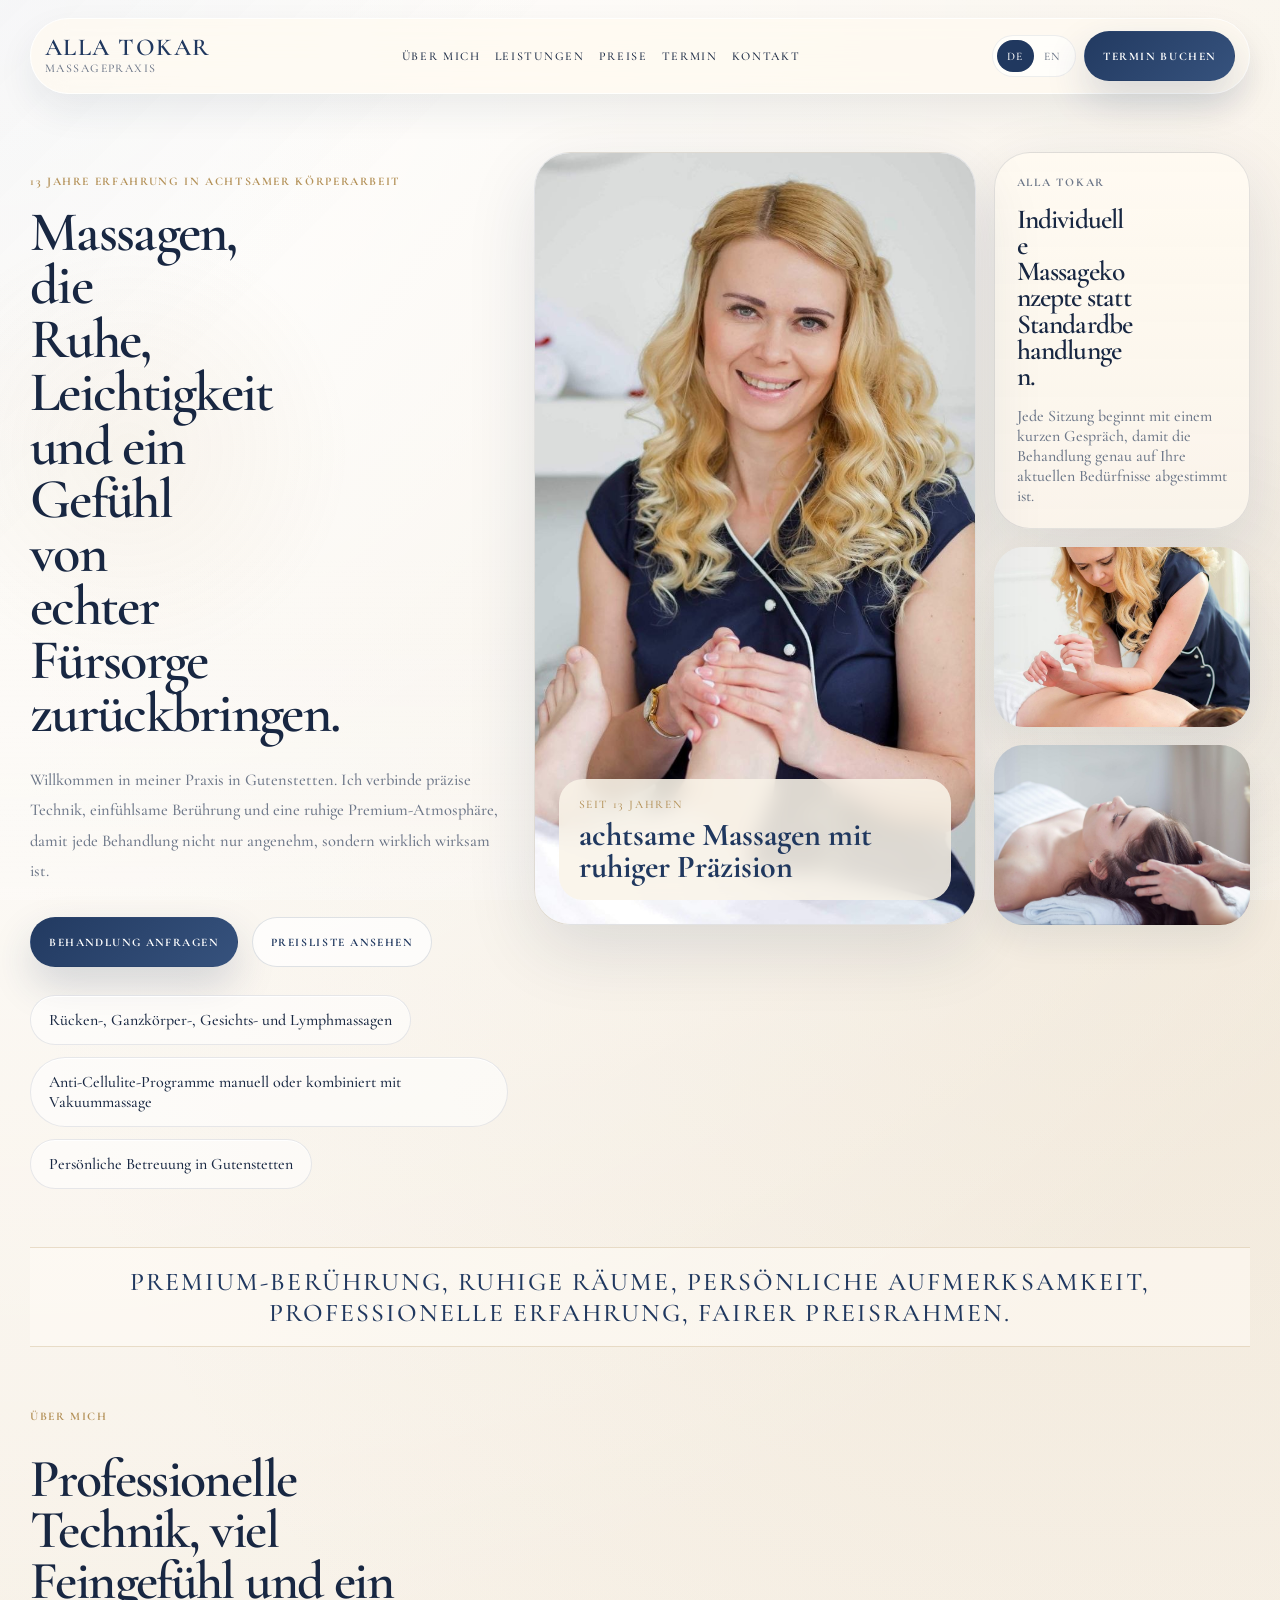
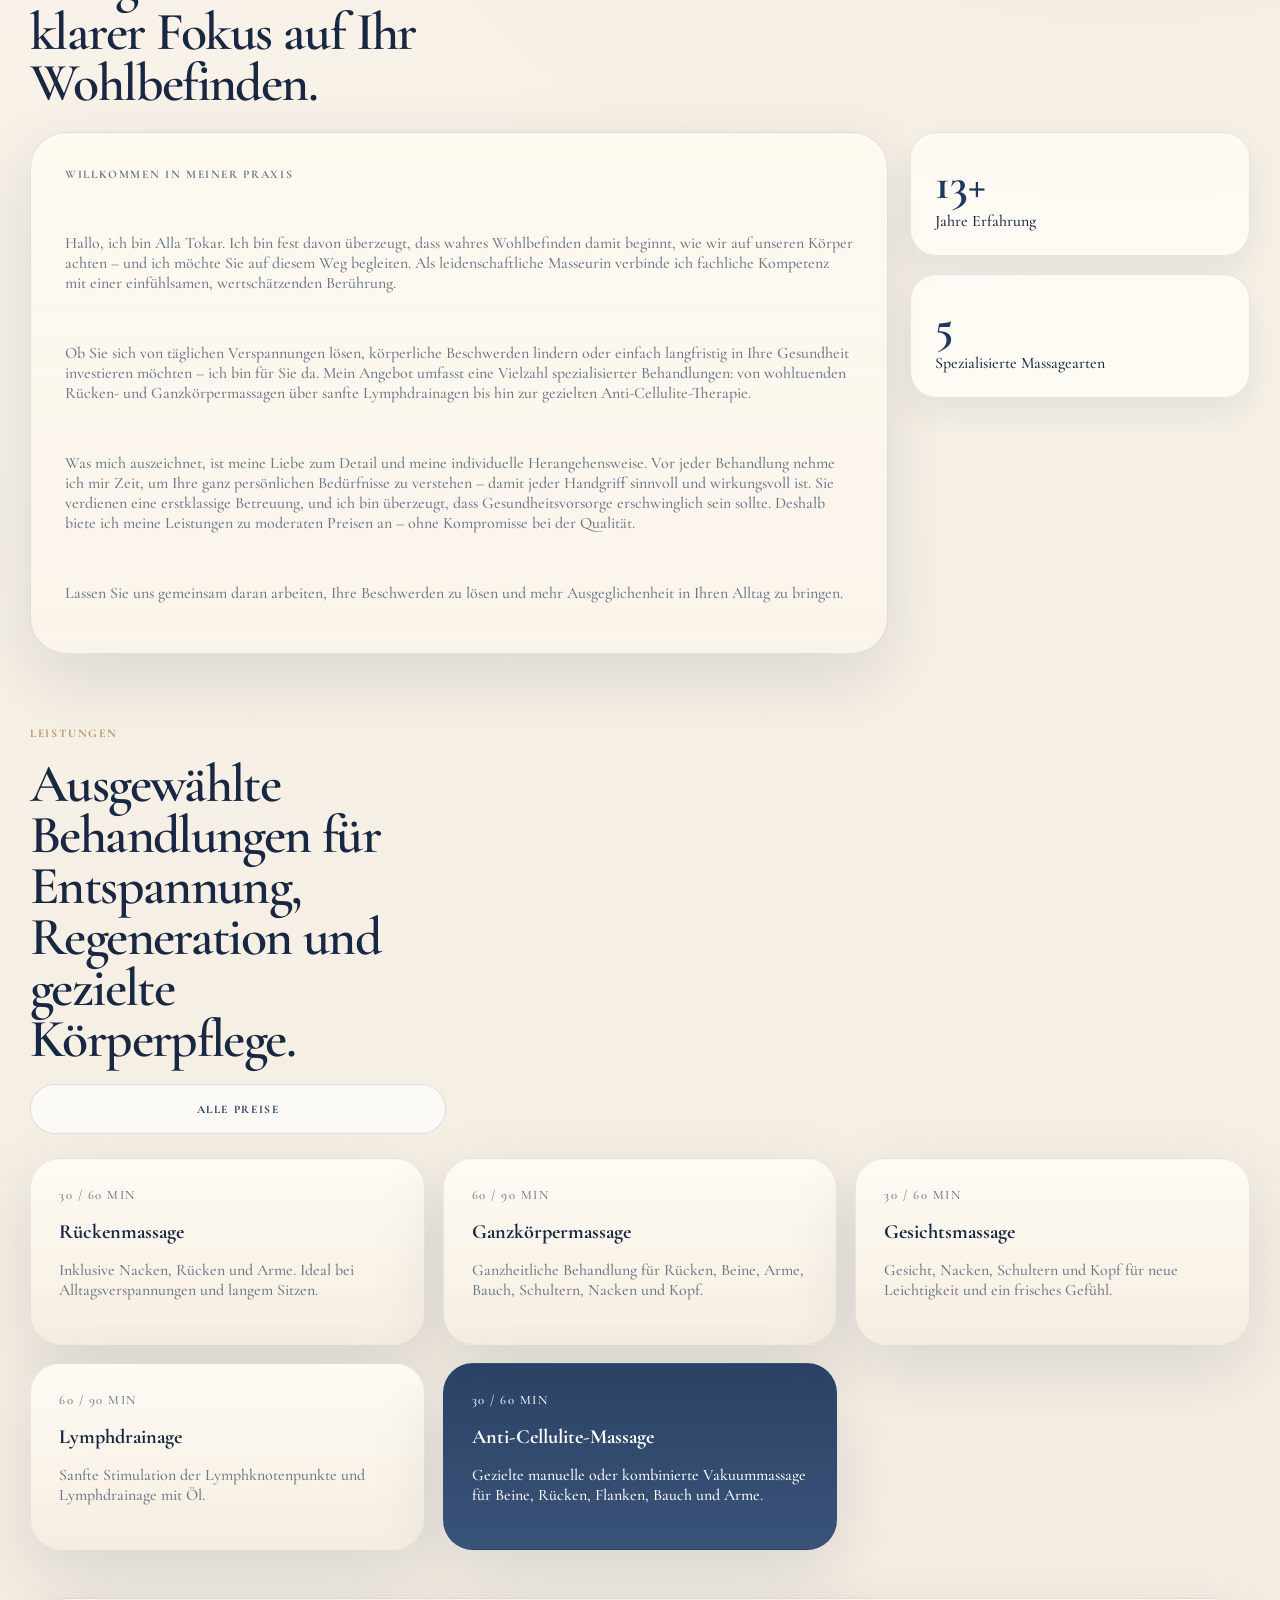
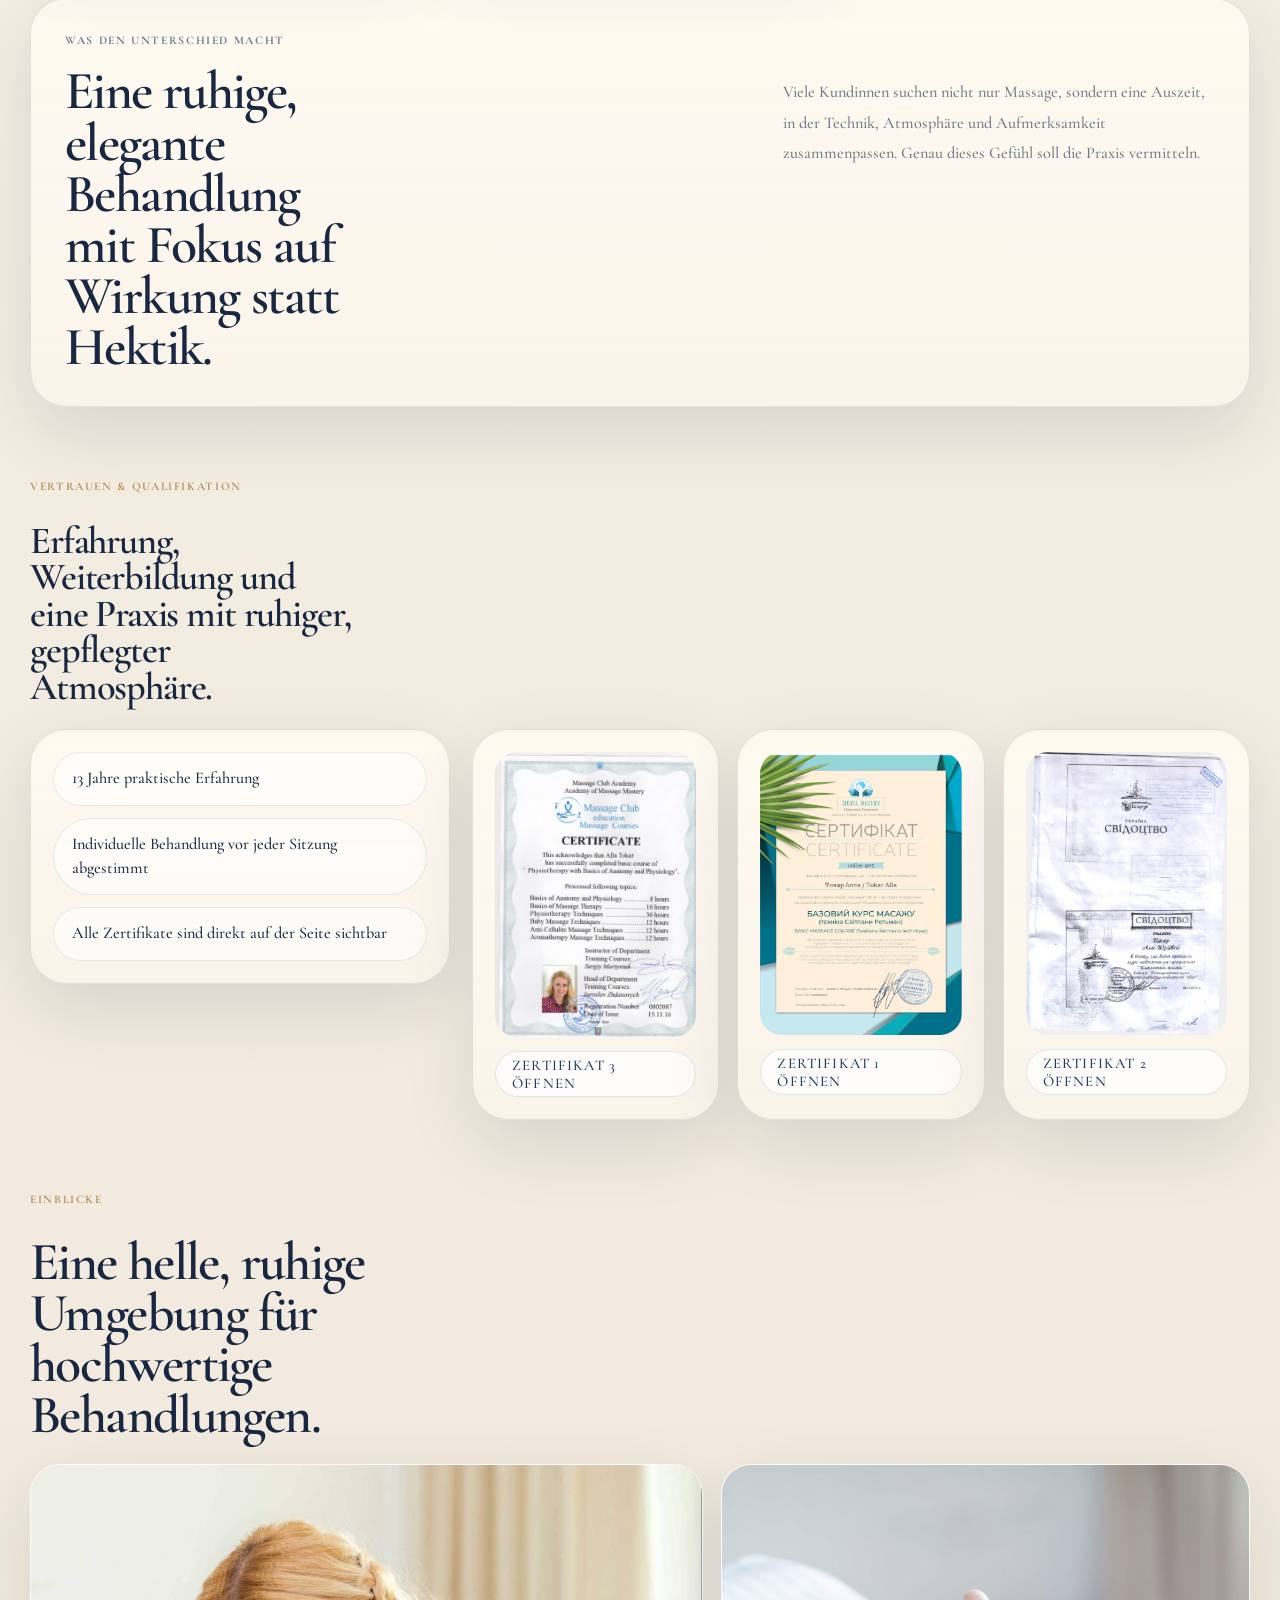
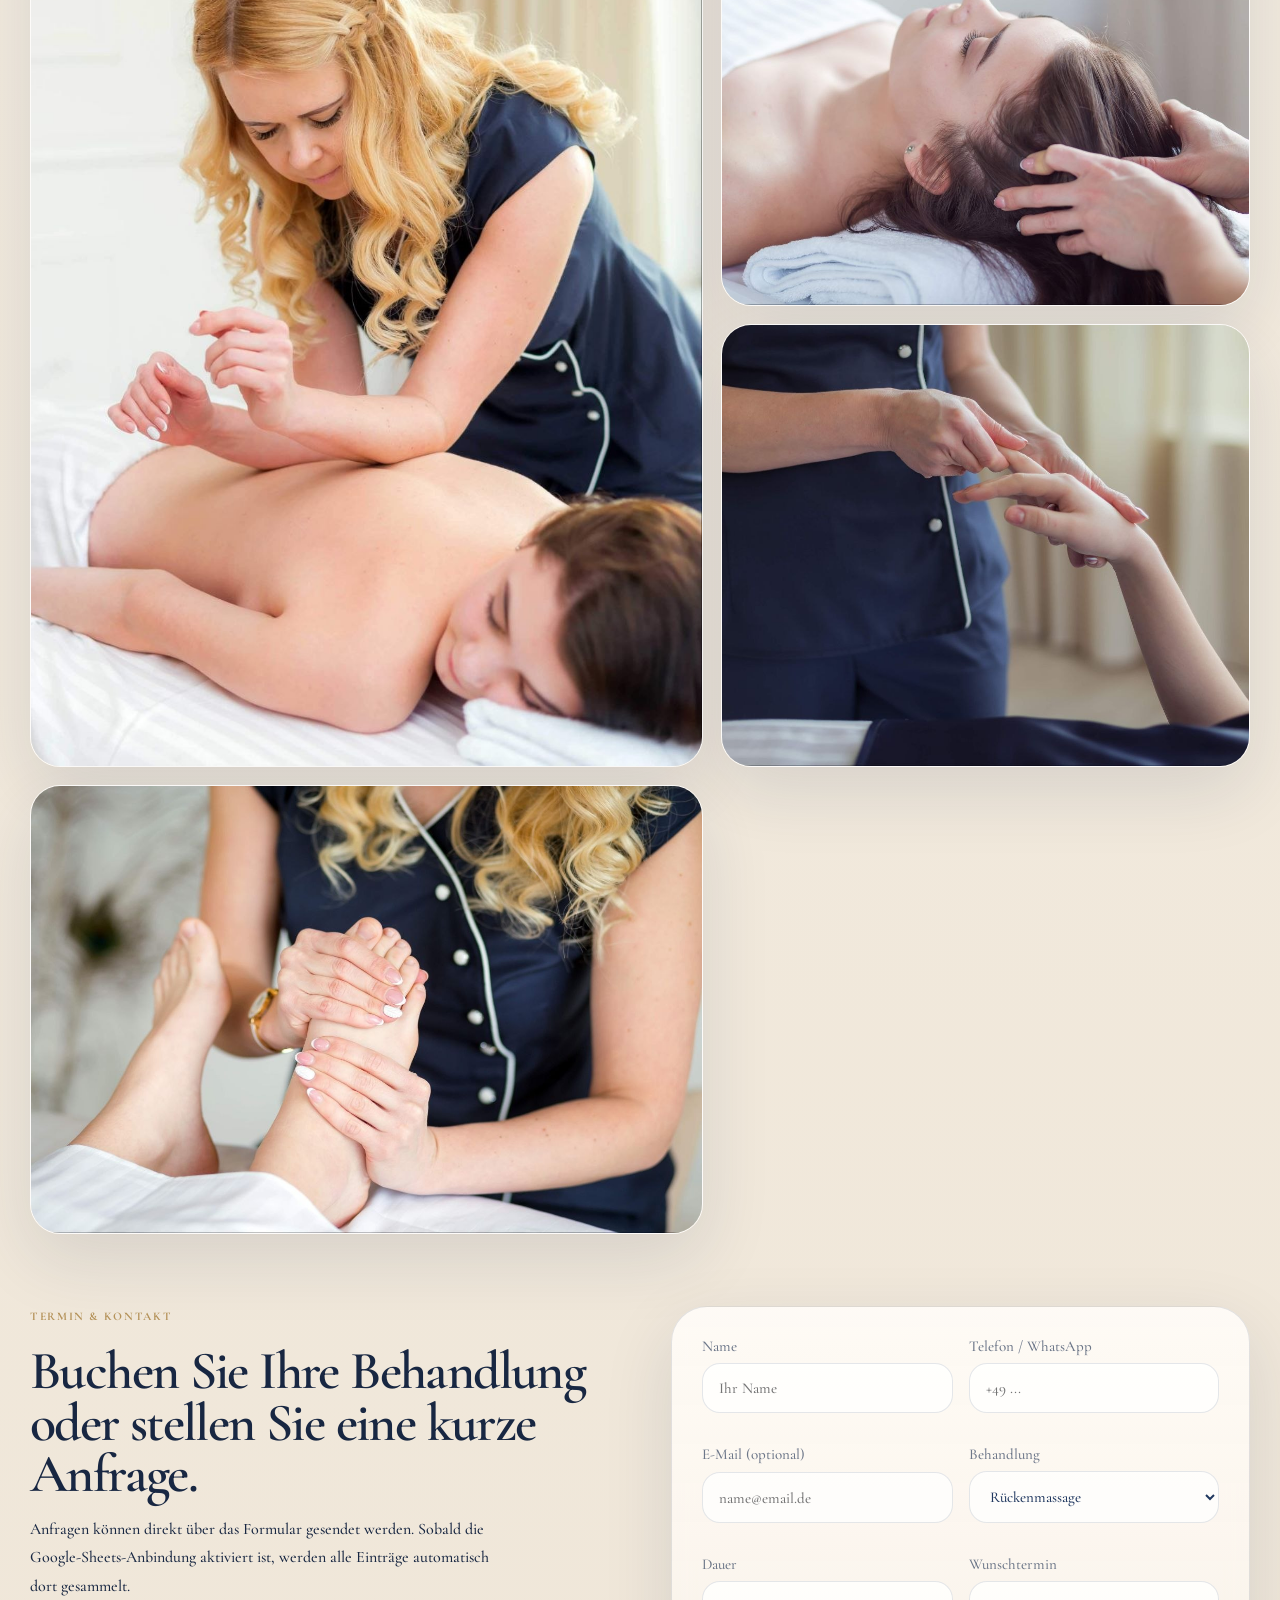
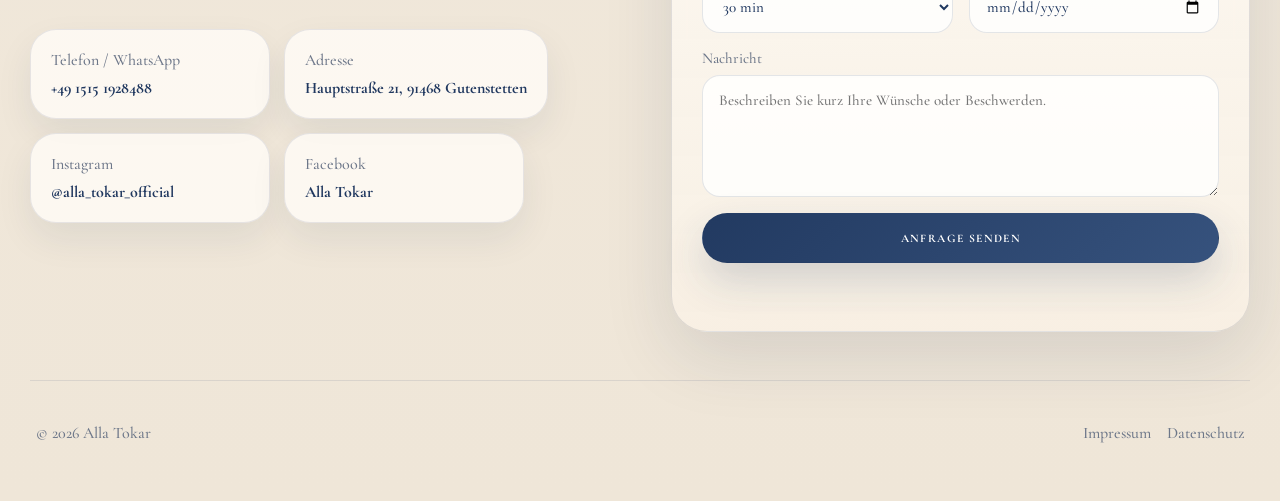
==== commit 305af303: "Update index.html" ====
--- a/index.html
+++ b/index.html
@@ -224,6 +224,10 @@
           </article>
 
           <div class="certificate-gallery">
+            <a class="card card--paper certificate-card" href="assets/Certic 3 .jpeg" target="_blank" rel="noreferrer">
+              <img class="certificate-preview" src="assets/Certic 3 .jpeg" alt="Zertifikat 3 von Alla Tokar">
+              <span class="certificate-card__label" data-i18n data-de="Zertifikat 3 öffnen" data-en="Open certificate 3">Zertifikat 3 öffnen</span>
+            </a>
             <a class="card card--paper certificate-card" href="assets/Certic 1 .pdf" target="_blank" rel="noreferrer">
               <img class="certificate-preview" src="assets/certic1.jpg" alt="Zertifikat 1 von Alla Tokar">
               <span class="certificate-card__label" data-i18n data-de="Zertifikat 1 öffnen" data-en="Open certificate 1">Zertifikat 1 öffnen</span>
@@ -231,10 +235,6 @@
             <a class="card card--paper certificate-card" href="assets/Certic 2 .pdf" target="_blank" rel="noreferrer">
               <img class="certificate-preview" src="assets/certic2.jpg" alt="Zertifikat 2 von Alla Tokar">
               <span class="certificate-card__label" data-i18n data-de="Zertifikat 2 öffnen" data-en="Open certificate 2">Zertifikat 2 öffnen</span>
-            </a>
-            <a class="card card--paper certificate-card" href="assets/Certic 3 .jpeg" target="_blank" rel="noreferrer">
-              <img class="certificate-preview" src="assets/Certic 3 .jpeg" alt="Zertifikat 3 von Alla Tokar">
-              <span class="certificate-card__label" data-i18n data-de="Zertifikat 3 öffnen" data-en="Open certificate 3">Zertifikat 3 öffnen</span>
             </a>
           </div>
         </div>
